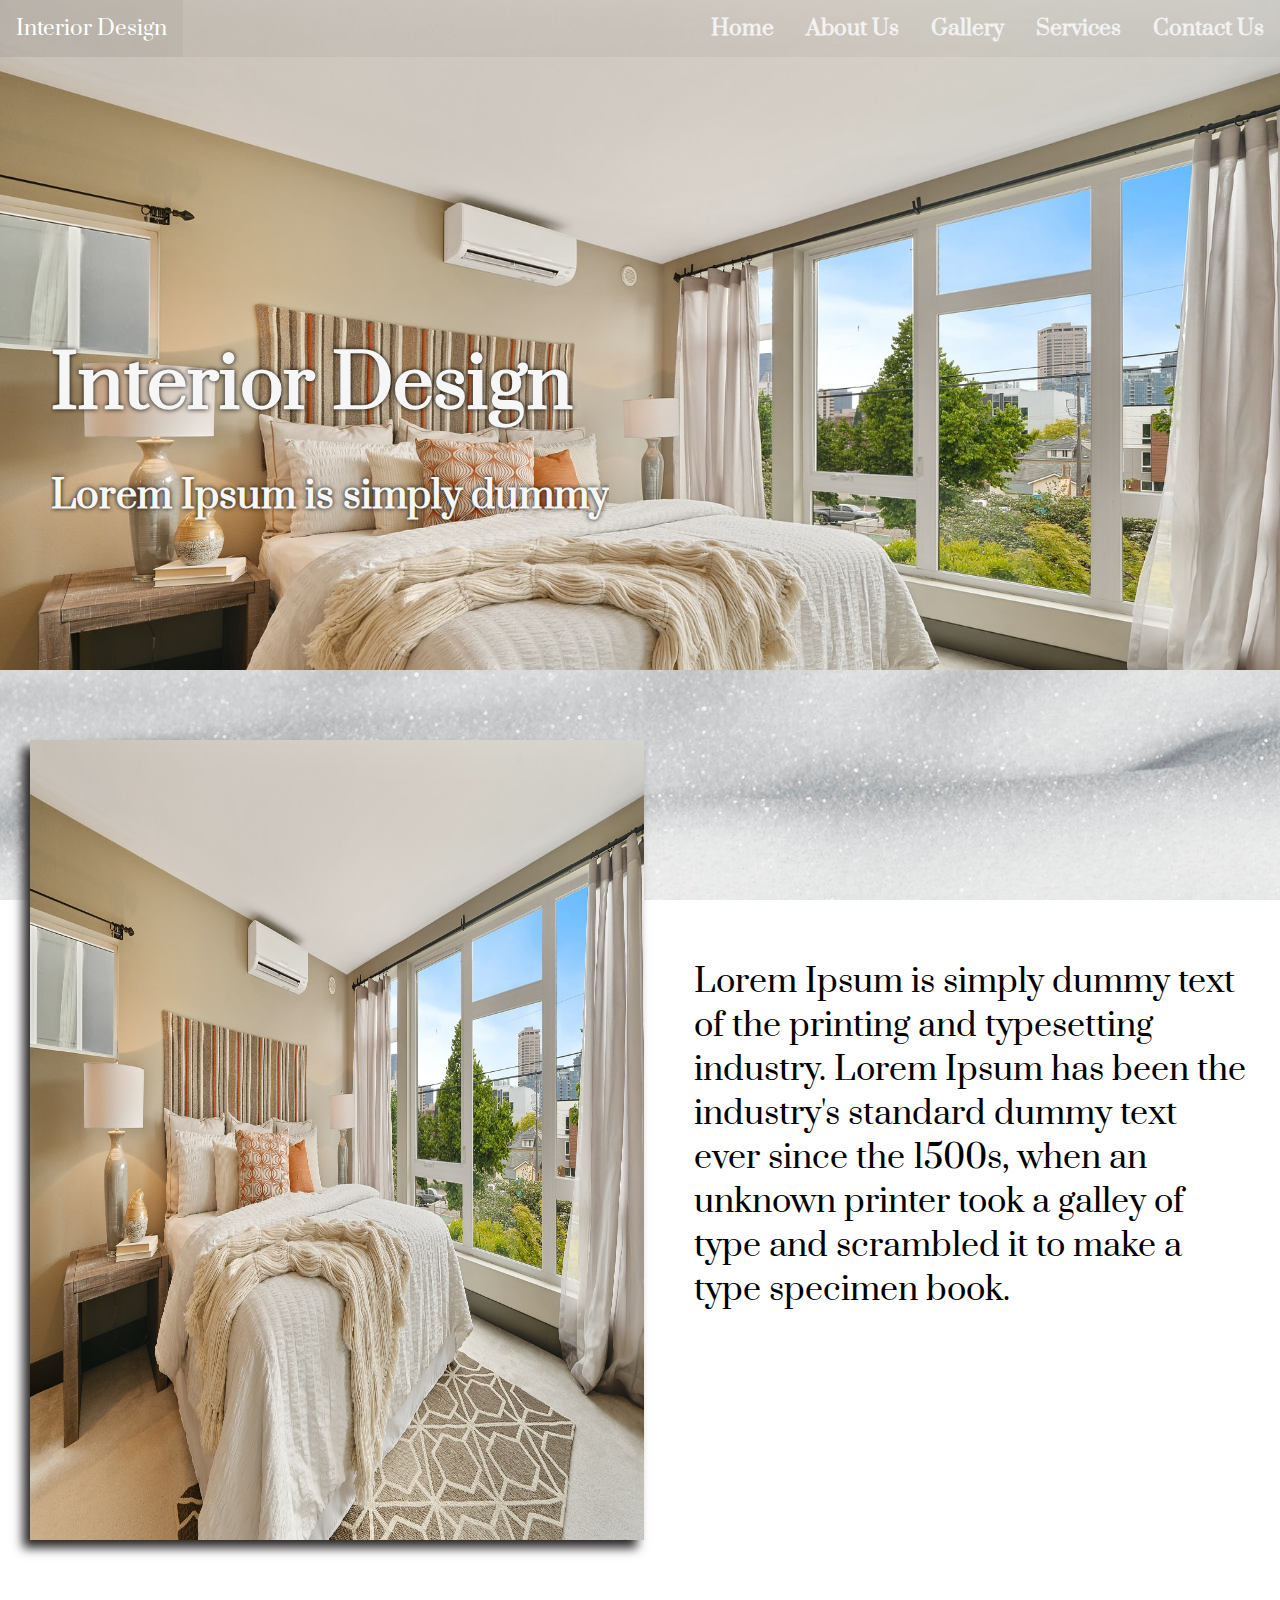
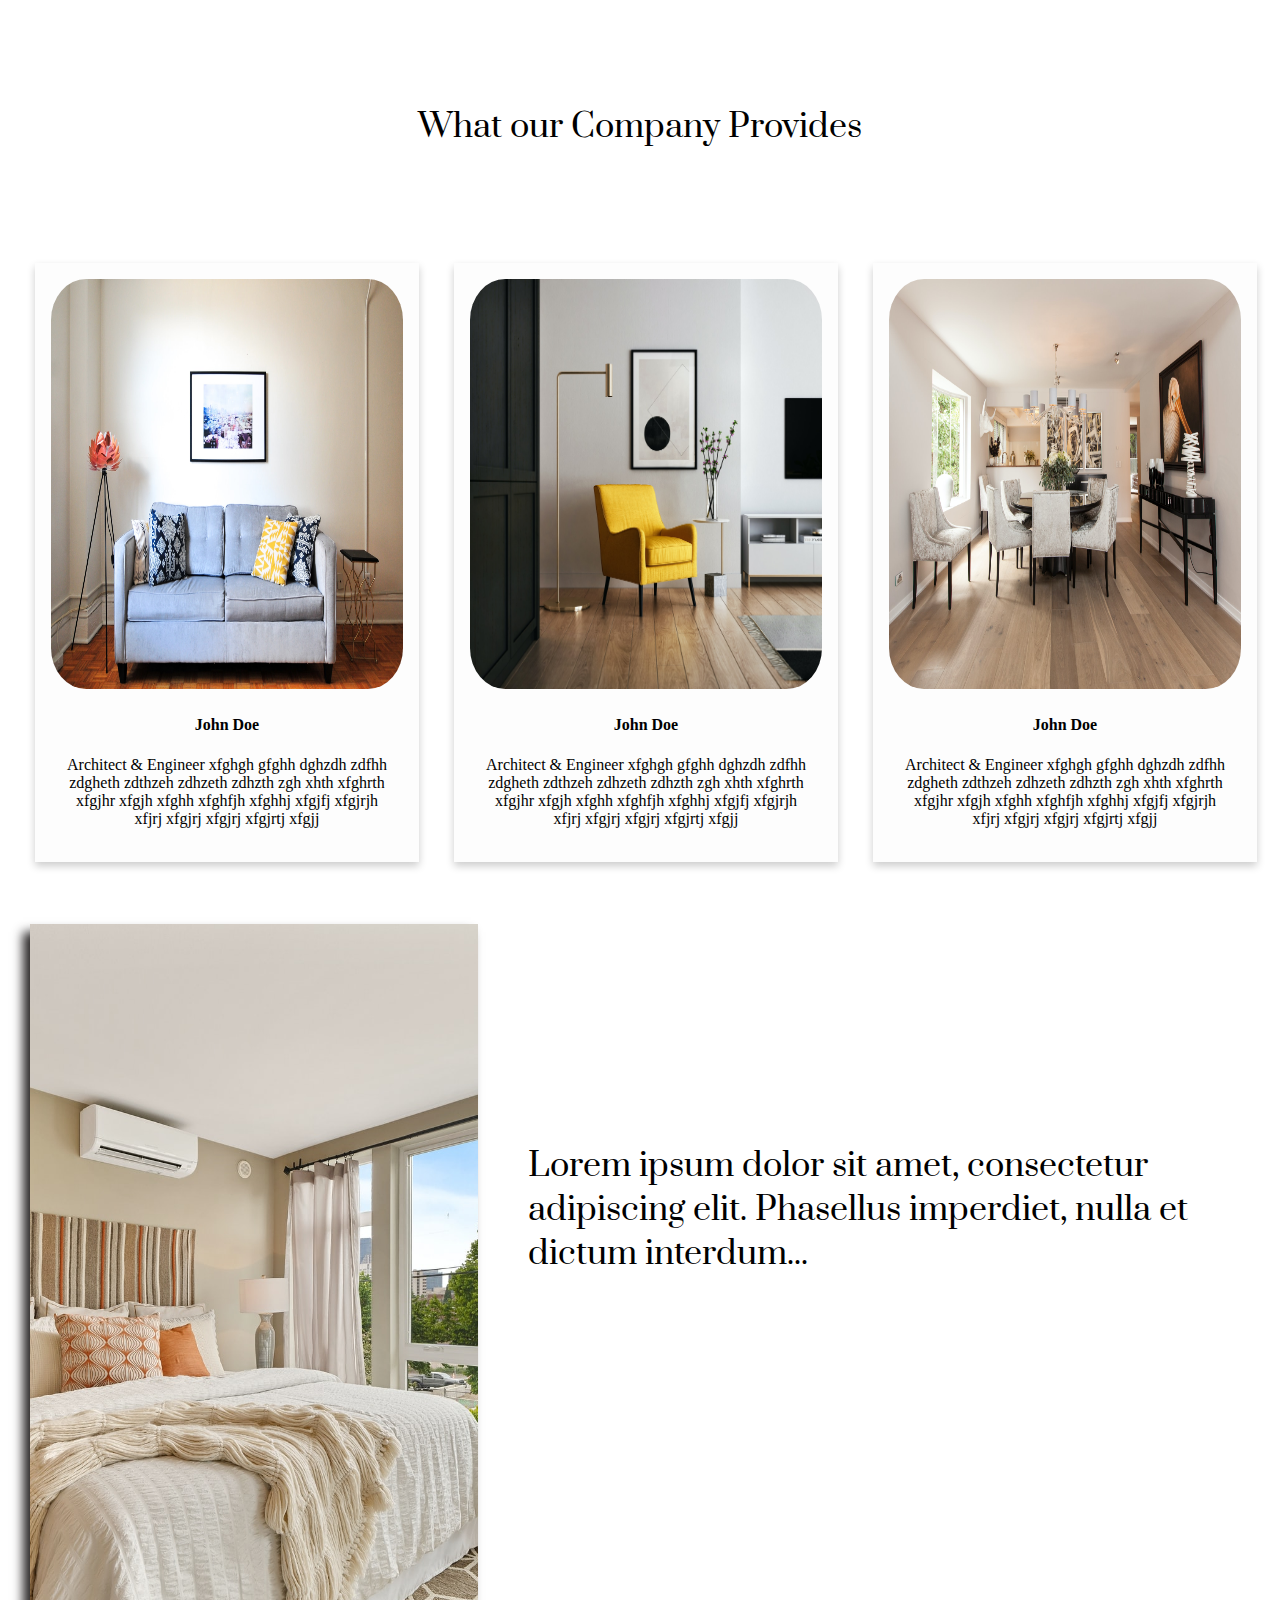
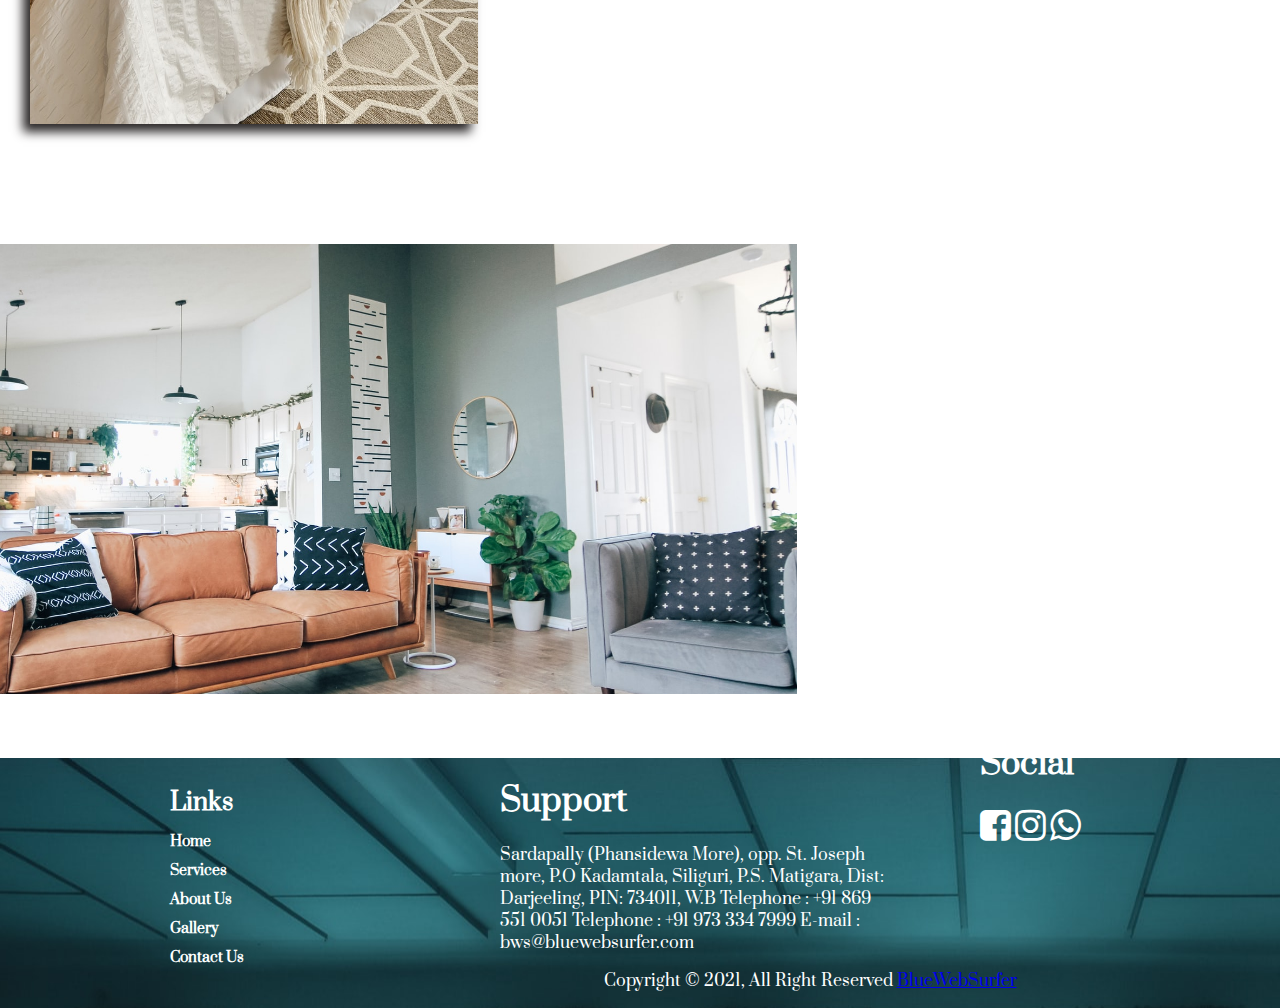
==== index.html @ 5fc53c5c "shanti" ====
<!DOCTYPE html>
<html>

<head>
  <title></title>
  <link rel="stylesheet" type="text/css" href="css/index.css">
  <meta name="viewport" content="width=device-width, initial-scale=1">
  <link rel="preconnect" href="https://fonts.gstatic.com">
  <link href="https://fonts.googleapis.com/css2?family=Petit+Formal+Script&display=swap" rel="stylesheet">
  <link rel="stylesheet" href="https://cdnjs.cloudflare.com/ajax/libs/font-awesome/4.7.0/css/font-awesome.min.css">
  <link rel="preconnect" href="https://fonts.gstatic.com">
  <link href="https://fonts.googleapis.com/css2?family=Courgette&display=swap" rel="stylesheet">

  <link rel="preconnect" href="https://fonts.gstatic.com">
  <link href="https://fonts.googleapis.com/css2?family=RocknRoll+One&display=swap" rel="stylesheet">

  <link rel="preconnect" href="https://fonts.gstatic.com">
  <link href="https://fonts.googleapis.com/css2?family=Original+Surfer&display=swap" rel="stylesheet">

  <link rel="preconnect" href="https://fonts.gstatic.com">
  <link href="https://fonts.googleapis.com/css2?family=Prata&display=swap" rel="stylesheet">

</head>

<body>
  <!-- <div class="backcolor"> -->
  <div class="bg-img">

    <div class="topnav" id="myTopnav">
      <a href="index.html" class="active">Interior Design</a>
      <a href="contact.html"><b>Contact Us</b></a>
      <a href="service.html"><b>Services</b></a>
      <a href="gallery.html"><b>Gallery</b></a>
      <a href="about.html"><b>About Us</b></a>
      <a href="index.html"><b>Home</b></a>
      <a href="javascript:void(0);" class="icon" onclick="myFunction()">
        <i class="fa fa-bars"></i>
      </a>
    </div>



    <div class="note">
      <div class="dar">
        <h2>Interior Design</h2>
      </div>
      <div class="dar2">
        <h3>Lorem Ipsum is simply dummy</h3>
      </div>
      <!-- </div> -->
    </div>
  </div>

  <div class="backimg">
    <div class="card2">
      <!--   <div class="modon"> -->
      <img src="image/bed.jpg" alt="Avatar" class="tree">
      <!-- </div> -->
      <div class="text">Lorem Ipsum is simply dummy text of the printing and typesetting industry. Lorem Ipsum has been
        the industry's standard dummy text ever since the 1500s, when an unknown printer took a galley of type and
        scrambled it to make a type specimen book.</div>
    </div>

    <div class="center">
      <p class="head">What our Company Provides</p>
    </div>
    <br>
    <br>
    <br>

    <div class="row">
      <div class="column1">
        <div class="card">
          <img src="image/banner3.jpg" alt="Avatar" class="banner">
          <div class="container">
            <h4><b>John Doe</b></h4>
            <p>Architect & Engineer xfghgh gfghh dghzdh zdfhh zdgheth zdthzeh zdhzeth zdhzth zgh xhth xfghrth xfgjhr
              xfgjh xfghh xfghfjh xfghhj xfgjfj xfgjrjh xfjrj xfgjrj xfgjrj xfgjrtj xfgjj</p>
          </div>
        </div>
      </div>

      <div class="column1">
        <div class="card">
          <img src="image/banner2.jpg" alt="Avatar" class="banner">
          <div class="container">
            <h4><b>John Doe</b></h4>
            <p>Architect & Engineer xfghgh gfghh dghzdh zdfhh zdgheth zdthzeh zdhzeth zdhzth zgh xhth xfghrth xfgjhr
              xfgjh xfghh xfghfjh xfghhj xfgjfj xfgjrjh xfjrj xfgjrj xfgjrj xfgjrtj xfgjj</p>
          </div>
        </div>
      </div>



      <div class="column1">
        <div class="card">
          <img src="image/banner.jpg" alt="Avatar" class="banner">
          <div class="container">
            <h4><b>John Doe</b></h4>
            <p>Architect & Engineer xfghgh gfghh dghzdh zdfhh zdgheth zdthzeh zdhzeth zdhzth zgh xhth xfghrth xfgjhr
              xfgjh xfghh xfghfjh xfghhj xfgjfj xfgjrjh xfjrj xfgjrj xfgjrj xfgjrtj xfgjj</p>
          </div>
        </div>
      </div>
    </div>



    <div class="clearfix">
      <img class="img2" src="image/bed.jpg" alt="Pineapple">
      <div class="text2">
        <p>Lorem ipsum dolor sit amet, consectetur adipiscing elit. Phasellus imperdiet, nulla et dictum interdum...</p>
      </div>

      <img src="image/sofa.jpg" alt="Trulli" class="hor">
    </div>


    <section>
      <div class="footer">
        <div class="contain">
          <div class="col">
            <h1>Links</h1>
            <ul>
              <a href="index.html" style="text-decoration: none;">
                <li>Home</li>
              </a>
              <a href="services.html" style="text-decoration: none;">
                <li>Services</li>
              </a>
              <a href="about.html" style="text-decoration: none;">
                <li>About Us</li>
              </a>
              <a href="gallery.html" style="text-decoration: none;">
                <li>Gallery</li>
              </a>
              <a href="contact.html" style="text-decoration: none;">
                <li>Contact Us</li>
              </a>
            </ul>
          </div>


          <div class="col2">
            <h1 style="color: white;">Support</h1>
            <ul>
              <p style="color: white;">Sardapally (Phansidewa More), opp. St. Joseph more, P.O Kadamtala, Siliguri, P.S.
                Matigara, Dist: Darjeeling, PIN: 734011, W.B Telephone : +91 869 551 0051 Telephone : +91 973 334 7999
                E-mail : bws@bluewebsurfer.com</p>
              <!-- <p style="color: #313131"> </p> -->
              <!--       <p style="color: #313131"> </p>
      <p style="color: #313131"> </p>
      <p style="color: #313131"></p>

      <p style="color: #313131"></p> -->

              <!--         <p style="color: #313131"></p>

          <p style="color: #313131"></p> -->
            </ul>
          </div>
          <div class="col3">
            <h1>Social</h1>
            <ul style="padding-left: 0px;">
              <i class="fa fa-facebook-square" style="font-size:36px"></i>
              <i class="fa fa-instagram" style="font-size:36px"></i>
              <i class="fa fa-whatsapp" style="font-size:36px"></i>
            </ul>
          </div>


          <div class="copyright-text">
            <p>Copyright © 2021, All Right Reserved <a href="https://www.bluewebsurfer.com/">BlueWebSurfer</a></p>
          </div>
          <!-- <div class="clearfix"></div> -->
        </div>
      </div>

    </section>

  </div>

  <script src="js/index.js"></script>

</body>

</html>
---- css/index.css ----
body {
  margin: 0;
}


.bg-img {
  background-image: url("../image/bed.jpg");
  min-height: 670px;
  width: 100%;
  /* Center and scale the image nicely */
  background-position: center;
  background-repeat: no-repeat;
  background-size: cover;
  background-attachment: fixed;
  /* Needed to position the navbar */
  position: relative;
}

.backcolor {
  width: 100%;
  height: 740px;
  background-color: #ff9abf;
}

.topnav {
  overflow: hidden;
  background-color: #3333330d;

}

.topnav a {
  float: right;
  display: block;
  color: #f2f2f2;
  text-align: center;
  padding: 14px 16px;
  text-decoration: none;
  font-size: 1.3em;
  /*font-family: 'Original Surfer', cursive;*/
  font-family: 'Prata', serif;
}

.topnav a:hover {
  background-color: #3333330d;
  color: #FE8484;
}

.topnav a.active {
  background-color: #3333330d;
  color: white;
  float: left;
}

.topnav .icon {
  display: none;
}

@media screen and (max-width: 656px) {
  .topnav a:not(:first-child) {
    display: none;
  }

  .topnav a.icon {
    float: right;
    display: block;
  }
}

@media screen and (max-width: 656px) {
  .topnav.responsive {
    position: relative;
  }

  .topnav.responsive .icon {
    position: absolute;
    right: 0;
    top: 0;
  }

  .topnav.responsive a {
    float: none;
    display: block;
    text-align: center;
  }
}


.note {
  float: left;
  margin-top: 280px;
  margin-left: 4%;
  color: #f6f6f6;
}

.dar {
  font-size: 3em;
  margin-bottom: 0;
  margin-top: 0;
  text-shadow: 0 0 5px black;
  /*font-family: 'Petit Formal Script', cursive;*/
  /*font-family: 'Original Surfer', cursive;*/
  font-family: 'Prata', serif;
}

.dar h2 {
  margin-bottom: 0;
  margin-top: 0;
}

div.dar {
  width: 100%;
  overflow: hidden;
}

div.dar {
  animation: 3s slide-right;
}

@keyframes slide-right {
  from {
    margin-left: -100%;
    width: 300%;
  }

  to {
    margin-left: 0%;
    width: 100%;
  }
}


.dar2 {
  font-size: 2em;
  text-shadow: 0 0 5px black;
  /*font-family: 'Petit Formal Script', cursive;*/
  /*font-family: 'Original Surfer', cursive;*/
  font-family: 'Prata', serif;
  /*background-color: black;*/
}

div.dar2 {
  width: 100%;
  overflow: hidden;
}

div.dar2 {
  animation: 3s slide-right;
}

@keyframes slide-right {
  from {
    margin-left: -100%;
    width: 300%;
  }

  to {
    margin-left: 0%;
    width: 100%;
  }
}

.backimg {
  background-image: url("../image/tiles.jpg");
  background-attachment: fixed;
  padding-top: 20px;
}


.card2::after {
  content: "";
  clear: both;
  display: table;
}

/*.tree{
  
}*/

.card2 {
  /*box-shadow: 0 4px 8px 0 rgba(0,0,0,0.2);*/
  /*transition: 0.3s;*/
  width: 100%;
  /*background-color: #aaab634d;*/
  background-color: #aaab6300;
  /*margin-left: 5%;*/
  margin-top: 20px;
  margin-bottom: 75px;
}


.tree {
  float: left;
  width: 48%;
  margin-left: 30px;
  margin-top: 30px;
  margin-bottom: 30px;
  margin-right: 50px;
  height: 800px;
  box-shadow: -7px 8px 10px #2b2828;

}

@media screen and (max-width: 800px) {
  .tree {
    width: 100%;
    margin: 0;
    height: 500px;
  }
}

.text {
  padding-top: 250px;
  margin-right: 30px;
  padding-left: 35px;
  font-family: 'Prata', serif;
  color: black;
  font-size: 2em;
}


.column1 {
  float: left;
  width: 30%;
  padding-left: 35px;
}


@media screen and (max-width: 800px) {
  .column1 {
    width: 100%;
   
    padding-left: 0;
  }
}
/* Remove extra left and right margins, due to padding */
.row {
  margin: 0 0px;
}

/* Clear floats after the columns */
.row:after {
  content: "";
  display: table;
  clear: both;
}

/* Responsive columns */
@media screen and (max-width: 600px) {
  .column {
    width: 100%;
    display: block;
    margin-bottom: 20px;
  }
}

/* Style the counter cards */
.card {
  box-shadow: 0 4px 8px 0 rgba(0, 0, 0, 0.2);
  padding: 16px;
  text-align: center;
  background-color: #f1f1f11f;
}

.container {
  padding: 2px 16px;
  text-align: center;
}


.center {
  margin: auto;
  width: 100%;
  padding-top: 3px;
  padding-bottom: 3px;
  background-color: #ffffff;
  padding-top: 50px;
  padding-bottom: 50px;
}

.head {
  text-align: center;
  /*font-family: 'RocknRoll One', sans-serif;*/
  font-family: 'Prata', serif;
  font-size: 2em;
  margin-top: 10px;
  margin-bottom: 10px;
  color: black;
}




.column {
  float: left;
  width: 30%;
  padding: 5px;
  margin-left: 3.3%;
  margin-right: 10px;
  box-shadow: -3px 1px 10px #2b2828;
}

.column2 {
  float: left;
  width: 30%;
  padding: 5px;
  /*margin-top: 120px;*/
  margin-right: 10px;
  box-shadow: -3px 1px 10px #2b2828;
}

.column3 {
  float: right;
  width: 30%;
  margin-right: 39px;
  padding: 5px;
  box-shadow: -3px 1px 10px #2b2828;
}


.banner {
  width: 100%;
  /*box-shadow: -7px 8px 10px #2b2828;*/
  height: 410px;
  border-radius: 10%;
}


.card3::after {
  content: "";
  clear: both;
  display: table;
}

.text2 p {
  padding-top: 250px;
  margin-right: 30px;
  padding-left: 35px;
  font-family: 'Prata', serif;
  color: black;
  font-size: 2em;
}

.img2 {
  float: left;
  width: 40%;
  margin-left: 30px;
  margin-top: 30px;
  margin-bottom: 30px;
  margin-right: 50px;
  height: 800px;
  box-shadow: -7px 8px 10px #2b2828;
  position: relative;
  animation: mymove 1s;
  animation-fill-mode: forwards;
  object-fit: cover;
  z-index: 0;
}

@media only screen and (max-width: 1280px) {
  .img2 {
    width: 35%;
    
  }
}

@media (min-width:480px) and (max-width:800px) {
  .img2 {
    width: 33%;
    height: 450px;
    margin-left: 65px;
    margin-top: 80px;
  }
}

@keyframes mymove {
  from {
    left: -500px;
  }

  to {
    left: 40px;
  }
}

div.img2 {
  width: 300px;
  height: 150px;
  background: white;
  position: relative;
  animation: newmove 2s;
  animation-fill-mode: forwards;
  object-fit: cover;
  position: relative;
  animation: mymove 1s;
  animation-fill-mode: forwards;
  object-fit: cover;
  z-index: 0;
}

@keyframes newmove {
  from {
    left: 0px;
  }

  to {
    left: 200px;
    background: white;
  }
}

.hor {
  width: 930px;
  height: 450px;
  margin-left: -250px;
  border: 10px solid white;
  margin-top: 80px;
  position: relative;
  animation: mymovee 1s;
  animation-fill-mode: forwards;
  object-fit: cover;
  z-index: 0;
}


@media only screen and (max-width: 1280px) {
  .hor {
    width: 81%;
    
  }
}


@media (min-width:480px) and (max-width:800px) {
  .hor {
    width: 81%;
    margin-top: 0;
    margin-left: 90px;
  }
}



@keyframes mymovee {
  from {
    right: -500px;
  }

  to {
    right: 40px;
  }
}

div.hor {
  width: 300px;
  height: 150px;
  background: white;
  position: relative;
  animation: newmovee 2s;
  animation-fill-mode: forwards;
  object-fit: cover;
  position: relative;
  animation: mymovee 1s;
  animation-fill-mode: forwards;
  object-fit: cover;
  z-index: 1;
}

@keyframes newmovee {
  from {
    right: 0px;
  }

  to {
    right: 200px;
    background: white;
  }
}


.clearfix {
  margin-bottom: 50px;
}


.col {
  width: 340px;
  margin-left: 150px;
  color: white;
  /*font-family: 'RocknRoll One', sans-serif;*/
  font-family: 'Prata', serif;

}

.col2 {
  width: 400px;
  /*padding-left: 50px;*/
  margin-left: 500px;
  color: white;
  /*font-family: 'RocknRoll One', sans-serif;*/
  font-family: 'Prata', serif;

}

.col3 {
  width: 150px;
  float: right;
  margin-top: -250px;
  margin-right: 150px;
  color: white;
  /*font-family: 'RocknRoll One', sans-serif;*/
  font-family: 'Prata', serif;

}

.col2 ul {
  padding-left: 0px;
}

.footer {
  width: 100%;
  position: absolute;
  height: auto;
  /*background-color: #9880D9;*/
  /*background: linear-gradient(to bottom right, #232118 0%, #523f23 100%);*/
  /*margin-top: 75px;*/
  background-image: url("../image/dark.jpg");
  object-fit: cover;
  /*font-family: 'RocknRoll One', sans-serif;*/
  font-family: 'Prata', serif;


}

.footer .col {
  width: 190px;
  height: auto;
  float: left;
  box-sizing: border-box;
  -webkit-box-sizing: border-box;
  -moz-box-sizing: border-box;
  padding: 0px 20px 0px 20px;
  /*font-family: 'RocknRoll One', sans-serif;*/
  font-family: 'Prata', serif;

}

.footer .col h1 {
  /*margin: 0;*/
  padding: 0;
  font-family: inherit;
  font-size: 1.5em;
  font-weight: bold;
  line-height: 17px;
  margin-top: 15px;
  /* padding: 20px 0px 5px 0px;*/
  /*color: rgba(255,255,255,0.2);*/
  color: #000000;
  /*text-transform: uppercase;*/
  /*letter-spacing: 0.250em;*/
  color: white;
  /*font-family: 'RocknRoll One', sans-serif;*/
  font-family: 'Prata', serif;

}

.footer .col ul {
  list-style-type: none;
  margin: 0;
  padding: 0;
  /*font-family: 'RocknRoll One', sans-serif;*/
  font-family: 'Prata', serif;

}

.footer .col ul li {
  color: white;
  font-size: 14px;
  font-family: inherit;
  font-weight: bold;
  padding: 5px 0px 5px 0px;
  cursor: pointer;
  transition: .2s;
  -webkit-transition: .2s;
  -moz-transition: .2s;
  /*font-family: 'RocknRoll One', sans-serif;*/
  font-family: 'Prata', serif;

}

.social ul li {
  display: inline-block;
  padding-right: 5px !important;
  /*font-family: 'RocknRoll One', sans-serif;*/
  font-family: 'Prata', serif;

}

.footer .col ul li:hover {
  color: #ffffff;
  transition: .1s;
  -webkit-transition: .1s;
  -moz-transition: .1s;
  /*font-family: 'RocknRoll One', sans-serif;*/
  font-family: 'Prata', serif;

}

.clearfix {
  clear: both;
}


.copyright-text {
  text-align: center;
  /*ont-family: 'RocknRoll One', sans-serif;*/
  color: white;
}


@media only screen and (max-width: 1250px) {
  .col2 {
    margin-left: 400px;
  }
}

@media only screen and (max-width: 1150px) {
  .col2 {
    margin-left: 350px;
  }
}

@media only screen and (max-width: 1123px) {
  .topnav a {
    font-size: 1em;
  }
}

@media only screen and (max-width: 1100px) {
  .footer .col {
    margin-left: 100px;
  }
}

@media only screen and (max-width: 1100px) {
  .col2 {
    margin-left: 300px;
  }
}

@media only screen and (max-width: 1050px) {
  .col2 {
    padding-left: 0px;
  }
}

@media only screen and (max-width: 1000px) {
  .col3 {
    margin-right: 70px;
    margin-top: -230px;
    padding-left: 0px;
  }
}

@media only screen and (max-width: 1000px) {
  .col3 ul {
    padding-left: 0px;
  }
}


@media only screen and (max-width: 930px) {
  .col2 {
    margin-left: 220px;
  }
}

@media only screen and (max-width: 850px) {
  .footer .col {
    margin-left: 50px;
    width: 120px;
    padding-left: 0px;
    padding-right: 0px;
  }
}

@media only screen and (max-width: 850px) {
  .col2 {
    margin-left: 200px;
  }
}

@media only screen and (max-width: 825px) {
  .col3 {
    margin-right: 0px;
  }
}

@media only screen and (max-width: 850px) {
  .col3 {
    margin-top: -210px;
  }
}

@media only screen and (max-width: 760px) {
  .col2 {
    margin-left: 170px;
  }
}

@media only screen and (max-width: 725px) {
  .col2 {
    width: 300px;
  }
}

@media only screen and (max-width: 725px) {
  .col3 {
    margin-top: -250px;
  }
}

/*@media only screen and (max-width: 950px) {
.bg-img{
  width: 94%;
}
}*/

/*@media only screen and (max-width: 850px) {
.bg-img{
  width: 93%;
}
}

@media only screen and (max-width: 750px) {
.bg-img{
  width: 92%;
}
}

@media only screen and (max-width: 425px) {
.bg-img{
  width: 87%;
}
}*/

@media only screen and (max-width: 750px) {
  .dar {
    font-size: 3em;
  }
}

@media only screen and (max-width: 424px) {
  .dar {
    font-size: 2em;
  }
}

@media only screen and (max-width: 625px) {
  .col2 {
    width: 250px;
  }
}

@media only screen and (max-width: 550px) {
  .col2 {
    width: 200px;
  }
}

@media only screen and (max-width: 625px) {
  .col3 {
    margin-top: -280px;
  }
}

@media only screen and (max-width: 550px) {
  .col3 {
    margin-top: -320px;
  }
}

@media only screen and (max-width: 516px) {
  .footer .col {
    width: 80px;
  }
}

@media only screen and (max-width: 550px) {
  .col2 {
    margin-left: 150px;
  }
}

@media only screen and (max-width: 500px) {
  .col3 {
    margin-top: -40px;
    margin-right: 300px;
  }
}

@media only screen and (max-width: 454px) {
  .col3 {
    margin-right: 250px;
  }
}

@media only screen and (max-width: 400px) {
  .col3 {
    margin-right: 210px;
  }
}

@media only screen and (max-width: 360px) {
  .col3 {
    margin-right: 180px;
  }
}

@media only screen and (max-width: 330px) {
  .col3 {
    margin-right: 150px;
  }
}

@media only screen and (max-width: 500px) {
  .col2 {
    width: 300px;
  }
}

@media only screen and (max-width: 448px) {
  .col2 {
    width: 250px;
  }
}

@media only screen and (max-width: 400px) {
  .col2 {
    width: 200px;
  }
}

@media only screen and (max-width: 377px) {
  .col2 {
    width: 200px;
    margin-left: 100px;
  }
}

@media only screen and (max-width: 377px) {
  .col2 ul p {
    font-size: 0.8em;
  }
}



@media only screen and (max-width: 1123px) {
  .topnav a {
    font-size: 1em;
  }
}


@media only screen and (max-width: 750px) {
  .dar {
    font-size: 3em;
  }
}

@media only screen and (max-width: 424px) {
  .dar {
    font-size: 2em;
  }
}
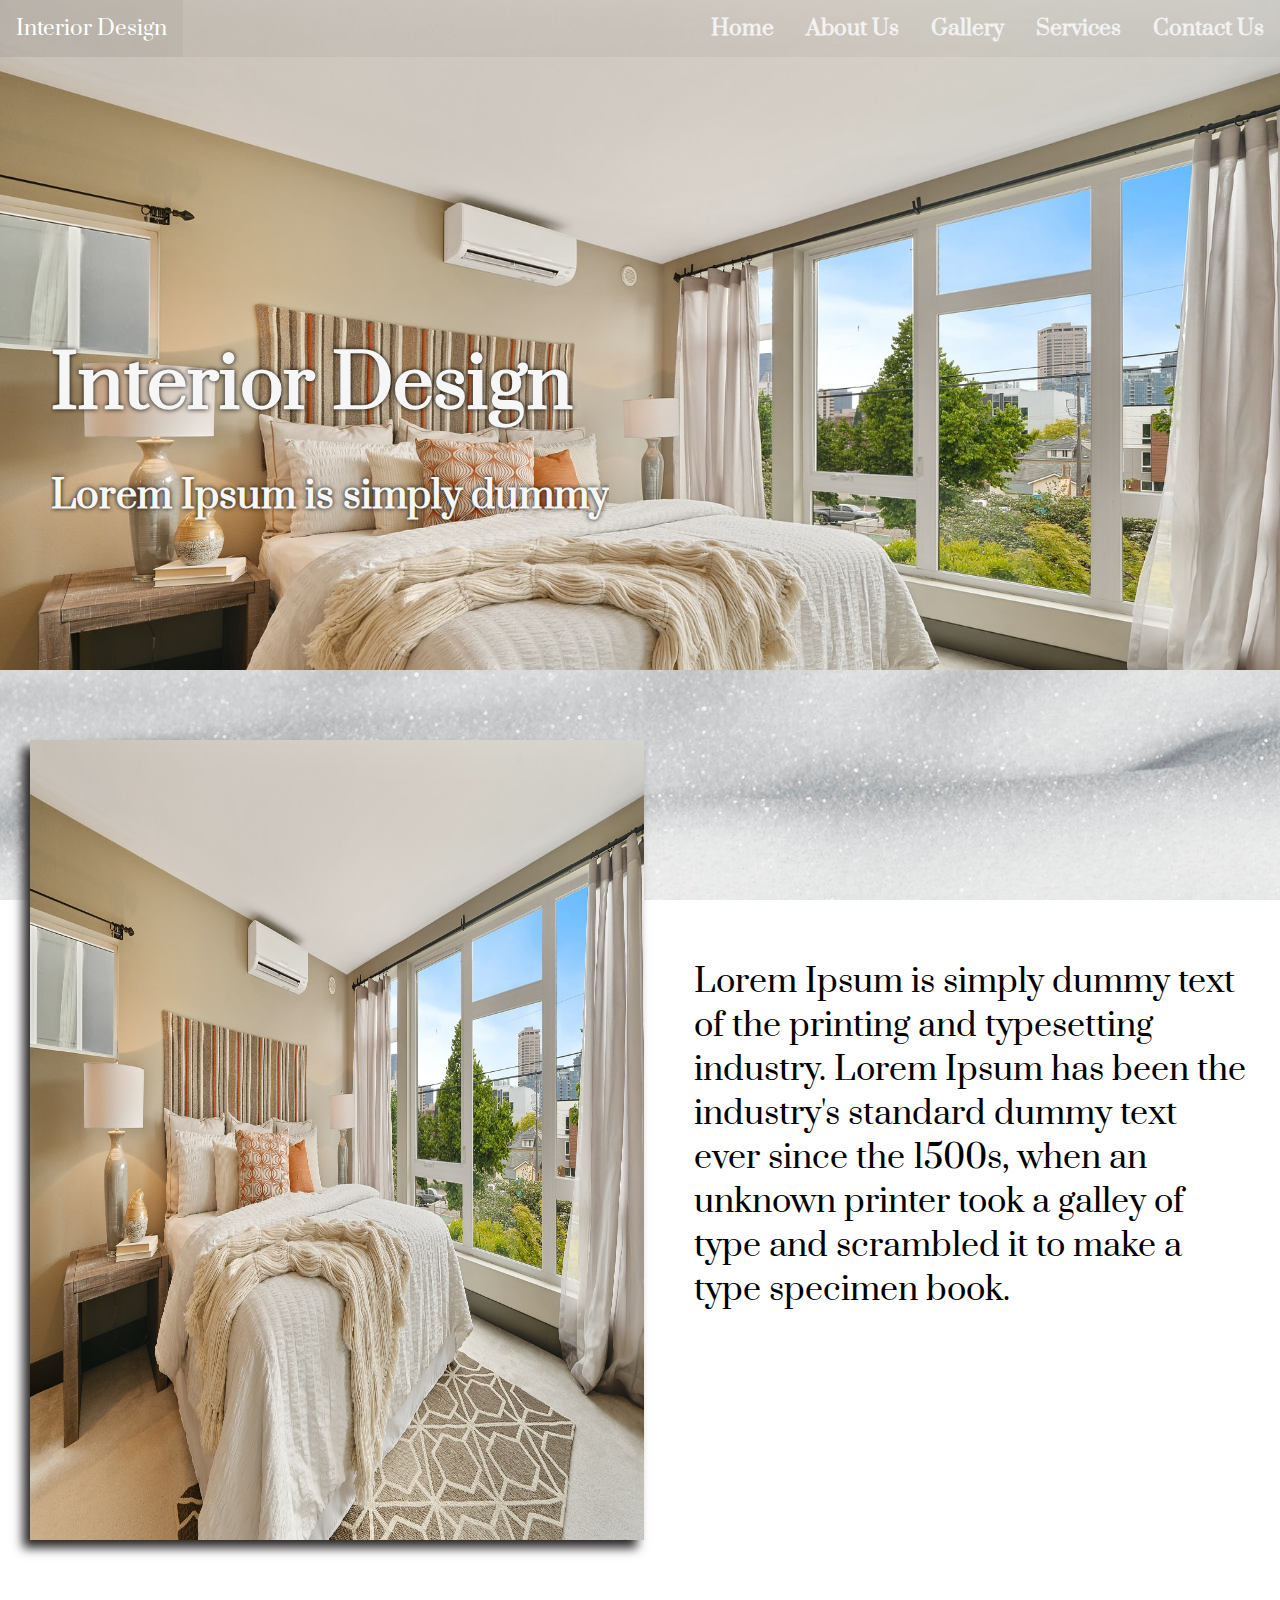
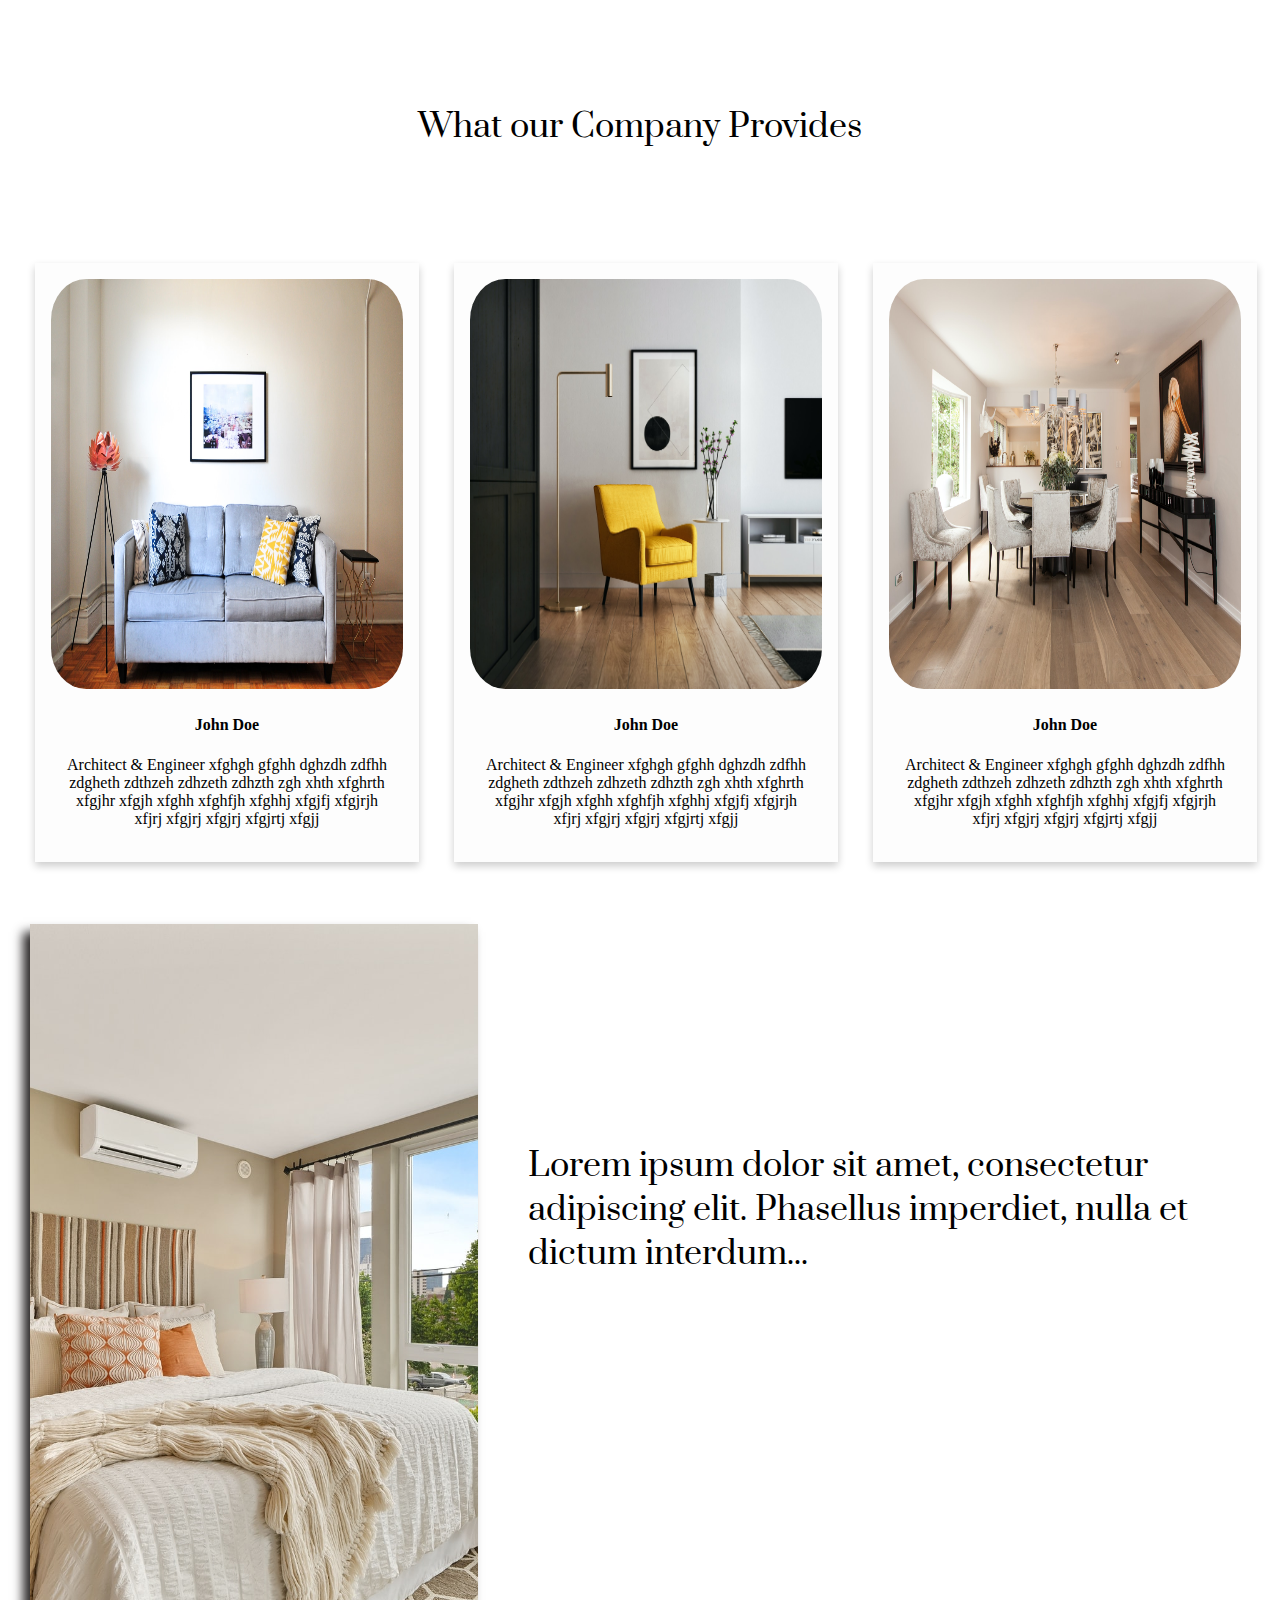
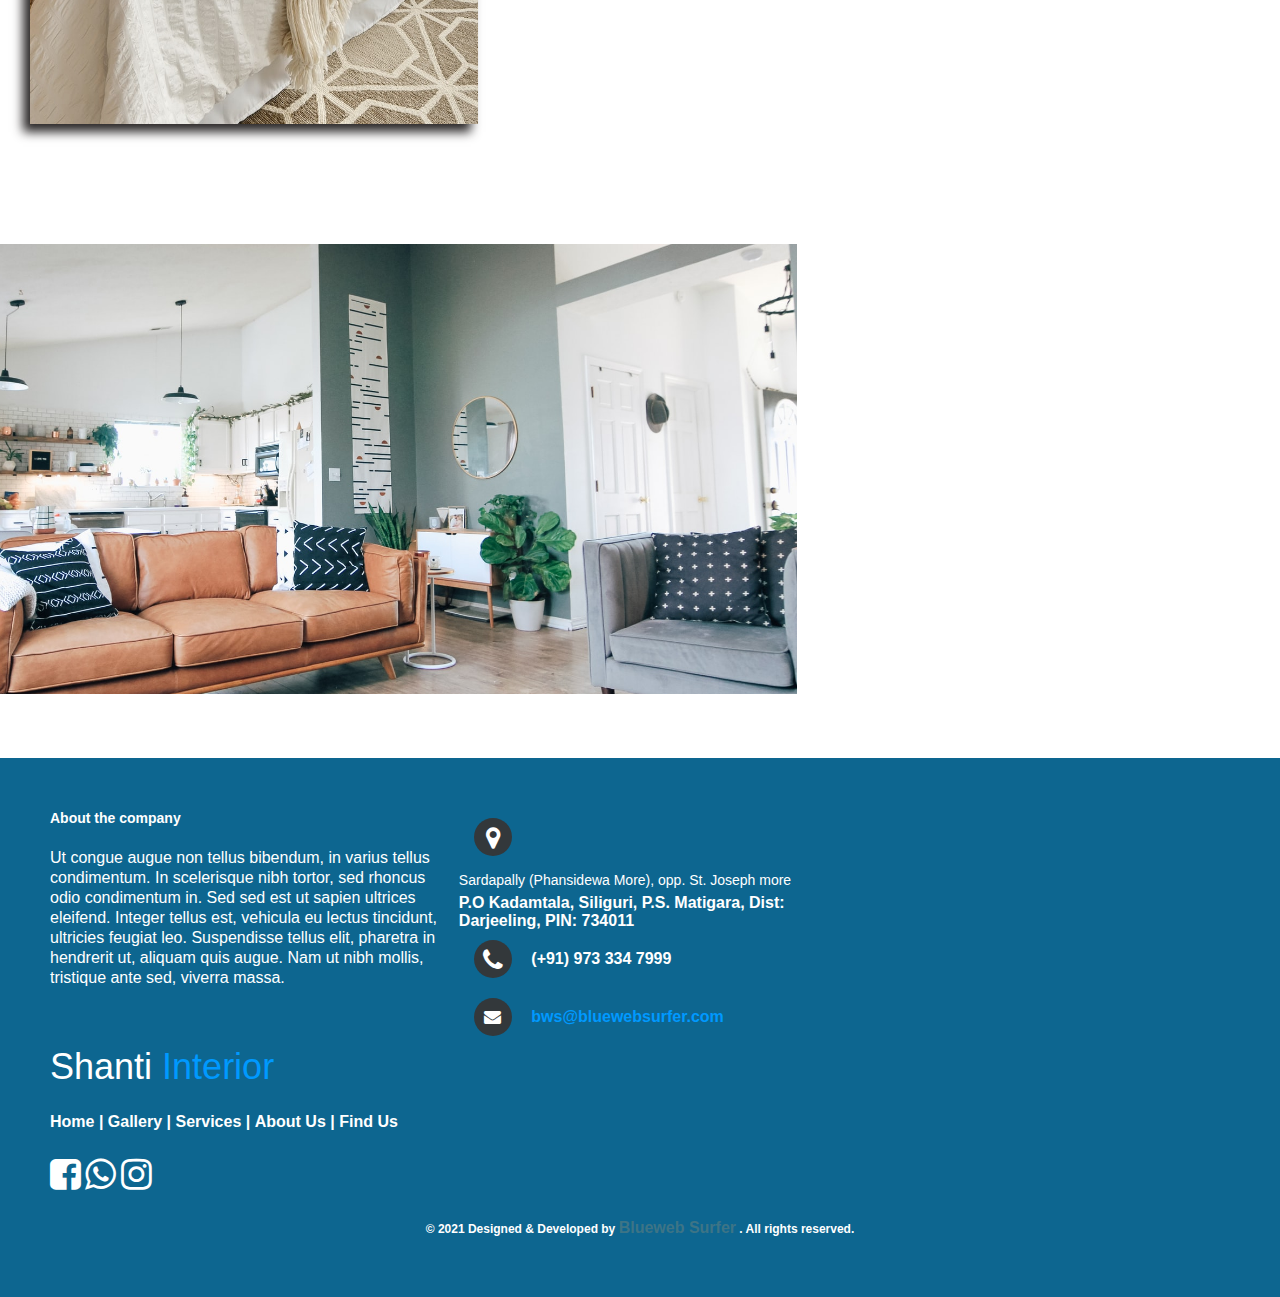
==== commit 873aa840: "sir int 1" ====
--- a/index.html
+++ b/index.html
@@ -117,69 +117,50 @@
     </div>
 
 
-    <section>
-      <div class="footer">
-        <div class="contain">
-          <div class="col">
-            <h1>Links</h1>
-            <ul>
-              <a href="index.html" style="text-decoration: none;">
-                <li>Home</li>
-              </a>
-              <a href="services.html" style="text-decoration: none;">
-                <li>Services</li>
-              </a>
-              <a href="about.html" style="text-decoration: none;">
-                <li>About Us</li>
-              </a>
-              <a href="gallery.html" style="text-decoration: none;">
-                <li>Gallery</li>
-              </a>
-              <a href="contact.html" style="text-decoration: none;">
-                <li>Contact Us</li>
-              </a>
-            </ul>
-          </div>
-
-
-          <div class="col2">
-            <h1 style="color: white;">Support</h1>
-            <ul>
-              <p style="color: white;">Sardapally (Phansidewa More), opp. St. Joseph more, P.O Kadamtala, Siliguri, P.S.
-                Matigara, Dist: Darjeeling, PIN: 734011, W.B Telephone : +91 869 551 0051 Telephone : +91 973 334 7999
-                E-mail : bws@bluewebsurfer.com</p>
-              <!-- <p style="color: #313131"> </p> -->
-              <!--       <p style="color: #313131"> </p>
-      <p style="color: #313131"> </p>
-      <p style="color: #313131"></p>
-
-      <p style="color: #313131"></p> -->
-
-              <!--         <p style="color: #313131"></p>
-
-          <p style="color: #313131"></p> -->
-            </ul>
-          </div>
-          <div class="col3">
-            <h1>Social</h1>
-            <ul style="padding-left: 0px;">
-              <i class="fa fa-facebook-square" style="font-size:36px"></i>
-              <i class="fa fa-instagram" style="font-size:36px"></i>
-              <i class="fa fa-whatsapp" style="font-size:36px"></i>
-            </ul>
-          </div>
-
-
-          <div class="copyright-text">
-            <p>Copyright © 2021, All Right Reserved <a href="https://www.bluewebsurfer.com/">BlueWebSurfer</a></p>
-          </div>
-          <!-- <div class="clearfix"></div> -->
-        </div>
-      </div>
-
-    </section>
-
+     <!-- footer -->
+<footer class="footer">
+  <div class="footer-left col-md-4 col-sm-6">
+    <p class="about">
+      <span> About the company</span> Ut congue augue non tellus bibendum, in varius tellus condimentum. In scelerisque nibh tortor, sed rhoncus odio condimentum in. Sed sed est ut sapien ultrices eleifend. Integer tellus est, vehicula eu lectus tincidunt,
+      ultricies feugiat leo. Suspendisse tellus elit, pharetra in hendrerit ut, aliquam quis augue. Nam ut nibh mollis, tristique ante sed, viverra massa.
+    </p>
+    
   </div>
+  <div class="footer-center col-md-4 col-sm-6">
+    <div>
+      <i class="fa fa-map-marker"></i>
+      <p><span> Sardapally (Phansidewa More), opp. St. Joseph more </span> P.O Kadamtala, Siliguri, P.S.
+          Matigara, Dist: Darjeeling, PIN: 734011</p>
+    </div>
+    <div>
+      <i class="fa fa-phone"></i>
+      <p> (+91) 973 334 7999</p>
+    </div>
+    <div>
+      <i class="fa fa-envelope"></i>
+      <p><a href="mailto:bws@bluewebsurfer.com"> bws@bluewebsurfer.com</a></p>
+    </div>
+  </div>
+  <div class="footer-right col-md-4 col-sm-6">
+      <h2> Shanti<span> Interior</span></h2>
+    <p class="menu">
+      <a href="index.html"> Home</a> |
+      <a href="gallery.html"> Gallery</a> |
+      <a href="services.html"> Services</a> |
+      <a href="aboutus.html"> About Us</a> |
+      <a href="findus.html"> Find Us</a>
+    </p>
+    <p class="menu">
+      <a href="www.facebook.com"><i class="fa fa-facebook-square" aria-hidden="true" style="font-size:36px"></i></a>
+      <a href="/index.html"><i class="fa fa-whatsapp" aria-hidden="true" style="font-size:36px"></i></a>
+      <a href="index.html"><i class="fa fa-instagram" aria-hidden="true" style="font-size:36px"></i></a>
+    </p>
+  
+  </div>
+  <div class="footer-bottom">
+      © 2021 Designed & Developed by <a href="https://www.bluewebsurfer.com">Blueweb Surfer</a> . All rights reserved.
+    </div>
+</footer>
 
   <script src="js/index.js"></script>
 
--- a/css/index.css
+++ b/css/index.css
@@ -372,13 +372,21 @@
   }
 }
 
+@media (min-width:360px) and (max-width:480px) {
+  .img2 {
+    width: 100%;
+    height: 450px;
+   margin: 0;
+  }
+}
+
 @keyframes mymove {
   from {
     left: -500px;
   }
 
   to {
-    left: 40px;
+    left: 0px;
   }
 }
 
@@ -403,7 +411,7 @@
   }
 
   to {
-    left: 200px;
+    left: 0px;
     background: white;
   }
 }
@@ -438,7 +446,14 @@
   }
 }
 
-
+@media (min-width:360px) and (max-width:480px) {
+  .hor {
+    width: 95%;
+  height: 250px;
+    margin-left: 0px;
+    text-align: center;
+  }
+}
 
 @keyframes mymovee {
   from {
@@ -446,7 +461,8 @@
   }
 
   to {
-    right: 40px;
+    right: 0px;
+    
   }
 }
 
@@ -479,6 +495,7 @@
 
 .clearfix {
   margin-bottom: 50px;
+  width: 100%;
 }
 
 
@@ -516,94 +533,191 @@
   padding-left: 0px;
 }
 
+/* footer */
+
 .footer {
-  width: 100%;
-  position: absolute;
-  height: auto;
-  /*background-color: #9880D9;*/
-  /*background: linear-gradient(to bottom right, #232118 0%, #523f23 100%);*/
-  /*margin-top: 75px;*/
-  background-image: url("../image/dark.jpg");
-  object-fit: cover;
-  /*font-family: 'RocknRoll One', sans-serif;*/
-  font-family: 'Prata', serif;
-
-
-}
-
-.footer .col {
-  width: 190px;
-  height: auto;
-  float: left;
-  box-sizing: border-box;
-  -webkit-box-sizing: border-box;
-  -moz-box-sizing: border-box;
-  padding: 0px 20px 0px 20px;
-  /*font-family: 'RocknRoll One', sans-serif;*/
-  font-family: 'Prata', serif;
-
-}
-
-.footer .col h1 {
-  /*margin: 0;*/
+  background-color: #0d6690;
+  font-family: "Quicksand", sans-serif;
+  text-align: left;
+  font-family: sans-serif;
+  font-weight: bold;
+  font-size: 16px;
+  padding: 50px;
+  margin-top: 50px;
+}
+
+.footer .footer-left,
+.footer .footer-center,
+.footer .footer-right {
+  display: inline-block;
+  vertical-align: top;
+}
+
+
+/* footer left*/
+
+.footer .footer-left {
+  width: 33%;
+  padding-right: 15px;
+}
+
+.footer .about {
+  line-height: 20px;
+  color: #ffffff;
+  font-size: 16px;
+  font-weight: normal;
+  margin: 0;
+  font-family: "Quicksand", sans-serif;
+}
+
+.footer .about span {
+  display: block;
+  color: #ffffff;
+  font-size: 14px;
+  font-weight: bold;
+  margin-bottom: 20px;
+}
+
+.footer .icons {
+  margin-top: 25px;
+}
+
+.footer .icons a {
+  display: inline-block;
+  width: 35px;
+  height: 35px;
+  cursor: pointer;
+  background-color: #33383b;
+  border-radius: 2px;
+  font-size: 20px;
+  color: #ffffff;
+  text-align: center;
+  line-height: 35px;
+  margin-right: 3px;
+  margin-bottom: 5px;
+}
+
+
+/* footer center*/
+
+.footer .footer-center {
+  width: 30%;
+}
+
+.footer .footer-center i {
+  background-color: #33383b;
+  color: #ffffff;
+  font-size: 25px;
+  width: 38px;
+  height: 38px;
+  border-radius: 50%;
+  text-align: center;
+  line-height: 42px;
+  margin: 10px 15px;
+  vertical-align: middle;
+}
+
+.footer .footer-center i.fa-envelope {
+  font-size: 17px;
+  line-height: 38px;
+}
+
+.footer .footer-center p {
+  display: inline-block;
+  color: #ffffff;
+  vertical-align: middle;
+  margin: 0;
+  font-family: "Quicksand", sans-serif;
+}
+
+.footer .footer-center p span {
+  display: block;
+  font-weight: normal;
+  font-size: 14px;
+  line-height: 2;
+}
+
+.footer .footer-center p a {
+  color: #0099ff;
+  text-decoration: none;
+}
+
+
+/* footer right*/
+
+.footer .footer-right {
+  width: 35%;
+}
+
+.footer h2 {
+  color: #ffffff;
+  font-size: 36px;
+  font-weight: normal;
+  margin: 0;
+  font-family: "Quicksand", sans-serif;
+}
+
+.footer h2 span {
+  color: #0099ff;
+}
+
+.footer .menu {
+  color: #ffffff;
+  margin: 20px 0 12px;
   padding: 0;
-  font-family: inherit;
-  font-size: 1.5em;
-  font-weight: bold;
-  line-height: 17px;
-  margin-top: 15px;
-  /* padding: 20px 0px 5px 0px;*/
-  /*color: rgba(255,255,255,0.2);*/
-  color: #000000;
-  /*text-transform: uppercase;*/
-  /*letter-spacing: 0.250em;*/
-  color: white;
-  /*font-family: 'RocknRoll One', sans-serif;*/
-  font-family: 'Prata', serif;
-
-}
-
-.footer .col ul {
-  list-style-type: none;
+  font-family: "Quicksand", sans-serif;
+}
+
+.footer .menu a {
+  display: inline-block;
+  line-height: 1.8;
+  text-decoration: none;
+  color: inherit;
+}
+
+.footer .menu a:hover {
+  color: #0099ff;
+}
+
+.footer .name {
+  color: #0099ff;
+  font-size: 14px;
+  font-weight: normal;
   margin: 0;
-  padding: 0;
-  /*font-family: 'RocknRoll One', sans-serif;*/
-  font-family: 'Prata', serif;
-
-}
-
-.footer .col ul li {
-  color: white;
-  font-size: 14px;
-  font-family: inherit;
-  font-weight: bold;
-  padding: 5px 0px 5px 0px;
-  cursor: pointer;
-  transition: .2s;
-  -webkit-transition: .2s;
-  -moz-transition: .2s;
-  /*font-family: 'RocknRoll One', sans-serif;*/
-  font-family: 'Prata', serif;
-
-}
-
-.social ul li {
-  display: inline-block;
-  padding-right: 5px !important;
-  /*font-family: 'RocknRoll One', sans-serif;*/
-  font-family: 'Prata', serif;
-
-}
-
-.footer .col ul li:hover {
-  color: #ffffff;
-  transition: .1s;
-  -webkit-transition: .1s;
-  -moz-transition: .1s;
-  /*font-family: 'RocknRoll One', sans-serif;*/
-  font-family: 'Prata', serif;
-
-}
+}
+
+@media (max-width: 767px) {
+  .footer {
+    font-size: 14px;
+  }
+  .footer .footer-left,
+  .footer .footer-center,
+  .footer .footer-right {
+    display: block;
+    width: 100%;
+    margin-bottom: 40px;
+    text-align: left;
+  }
+  .footer .footer-center i {
+    margin-left: 0;
+  }
+}
+
+
+.footer-bottom {
+padding: 10px;
+background: #00121b00;
+color: #fff;
+font-size: 12px;
+text-align: center;
+  font-family: "Quicksand", sans-serif;
+}
+.footer-bottom a{
+text-decoration: none;
+color: rgb(61, 116, 134);
+font-size:medium;
+}
+
 
 .clearfix {
   clear: both;
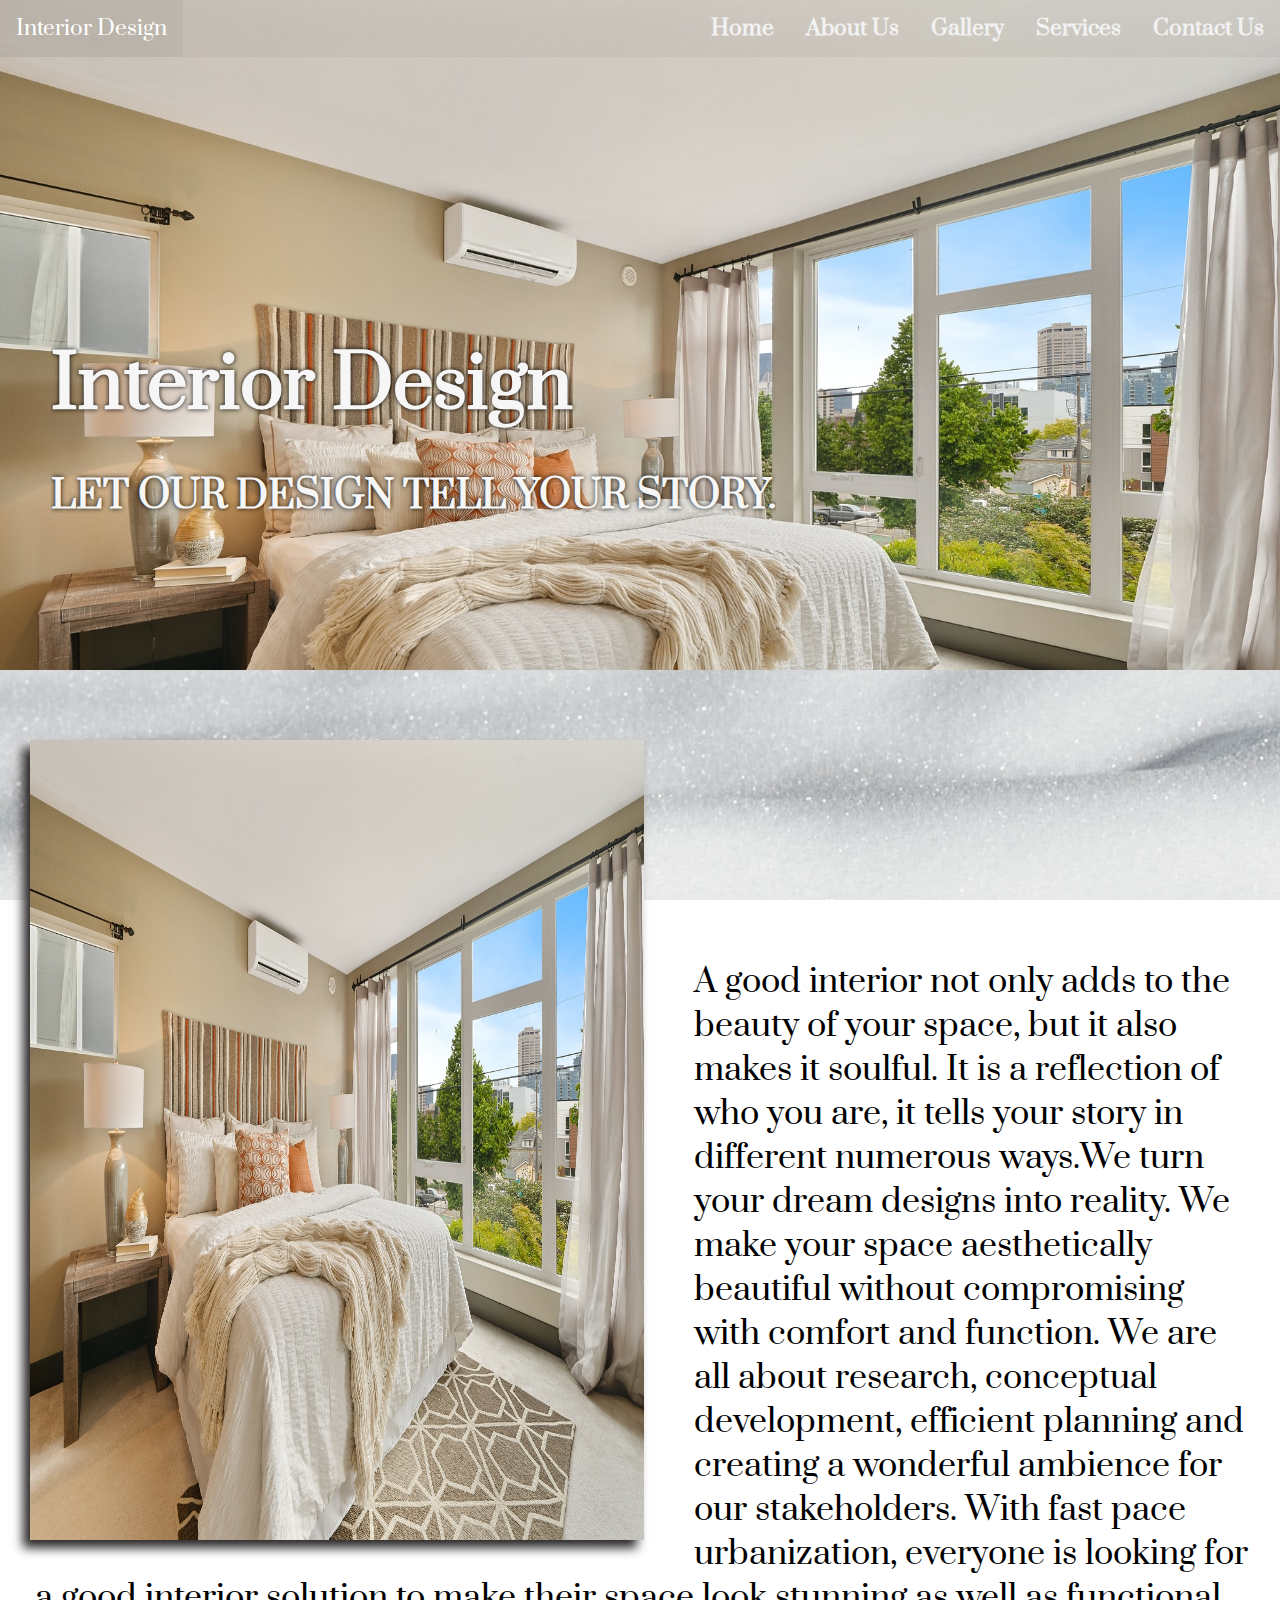
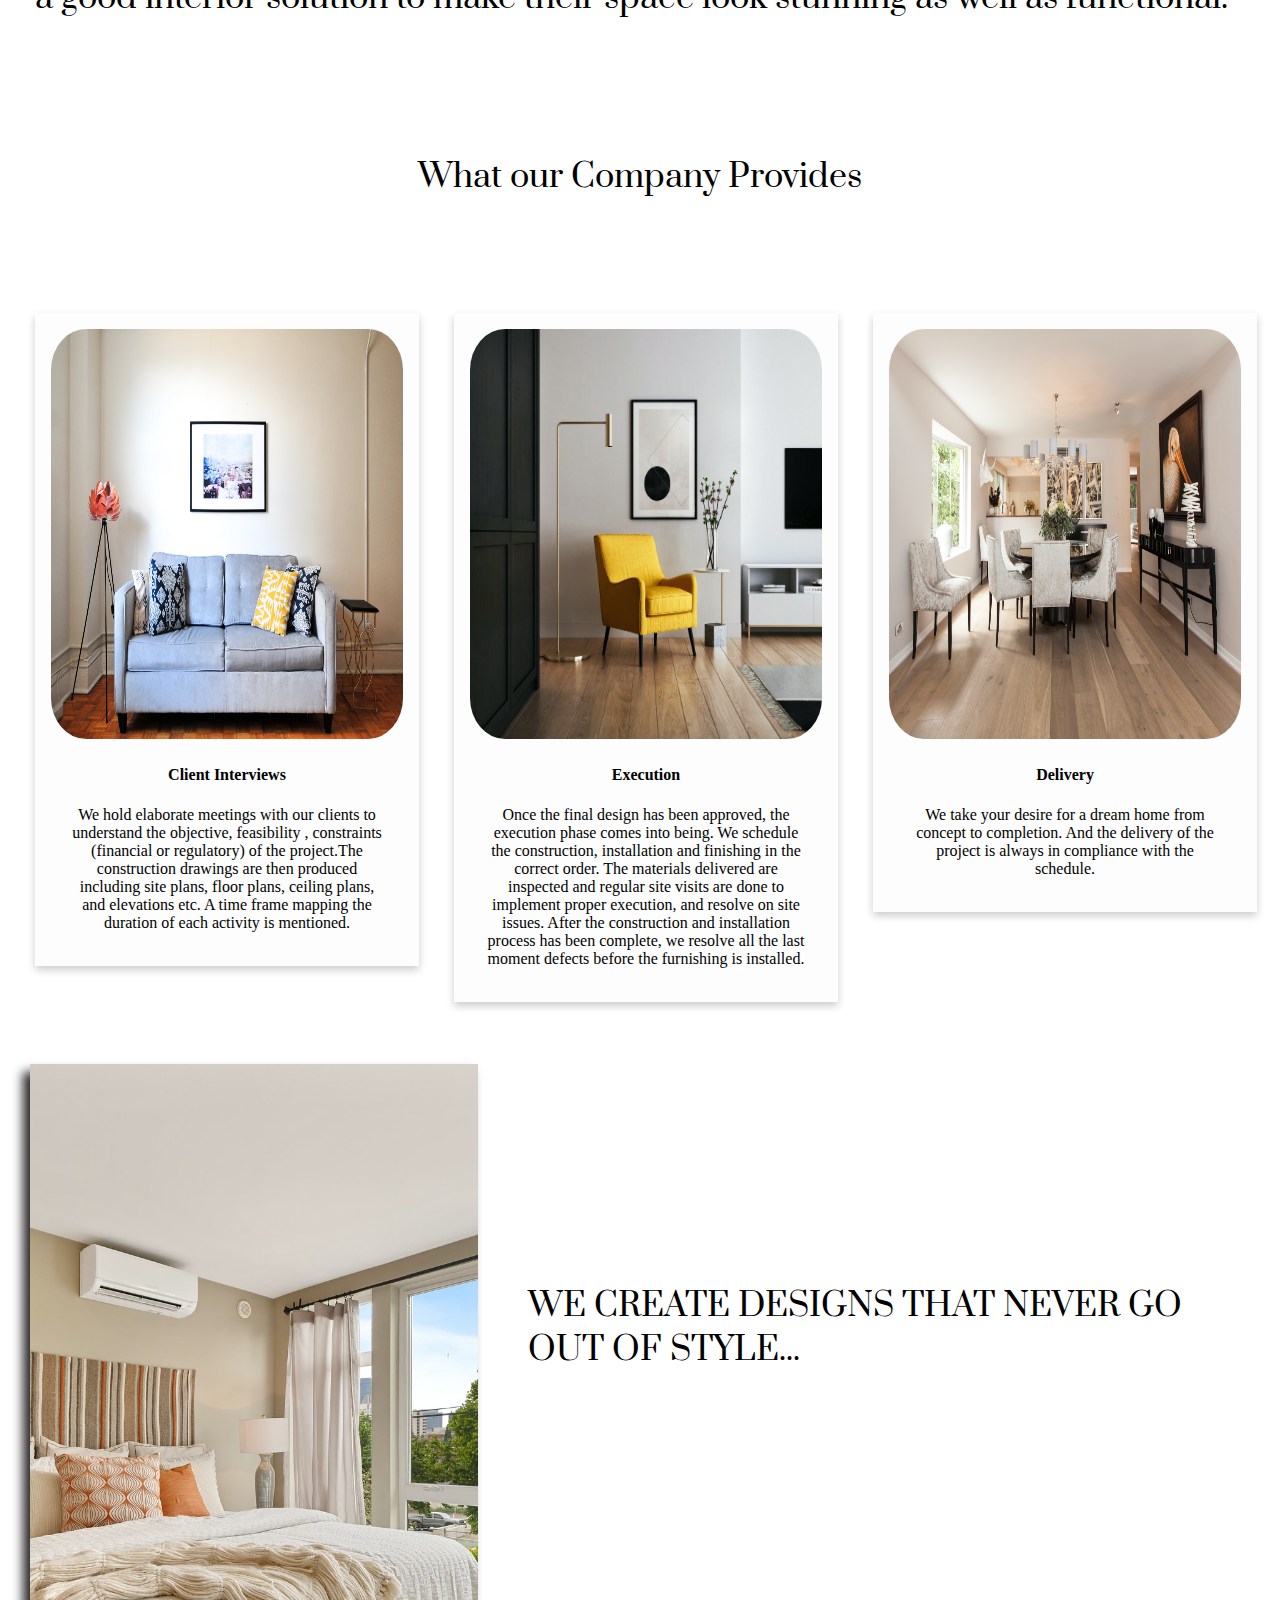
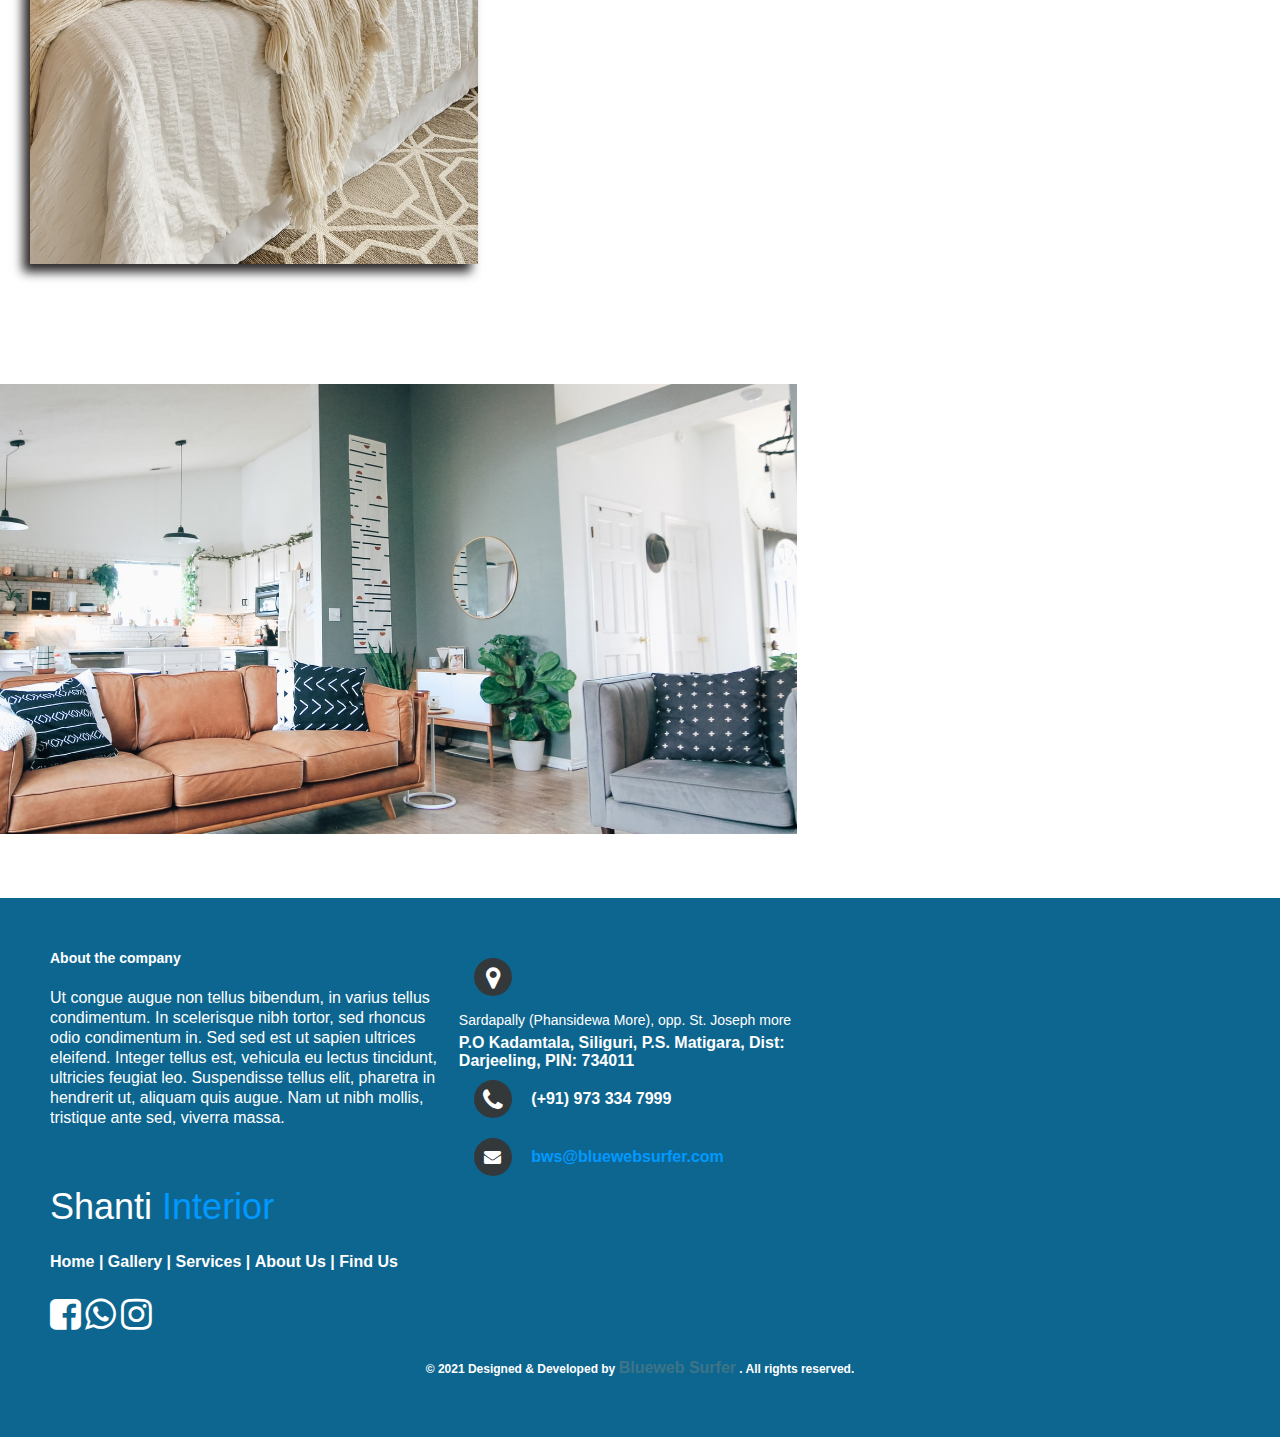
==== commit aa52f367: "sir int 2" ====
--- a/index.html
+++ b/index.html
@@ -2,7 +2,7 @@
 <html>
 
 <head>
-  <title></title>
+  <title>Shanti Interior</title>
   <link rel="stylesheet" type="text/css" href="css/index.css">
   <meta name="viewport" content="width=device-width, initial-scale=1">
   <link rel="preconnect" href="https://fonts.gstatic.com">
@@ -45,7 +45,7 @@
         <h2>Interior Design</h2>
       </div>
       <div class="dar2">
-        <h3>Lorem Ipsum is simply dummy</h3>
+        <h3>LET OUR DESIGN TELL YOUR STORY.</h3>
       </div>
       <!-- </div> -->
     </div>
@@ -56,9 +56,7 @@
       <!--   <div class="modon"> -->
       <img src="image/bed.jpg" alt="Avatar" class="tree">
       <!-- </div> -->
-      <div class="text">Lorem Ipsum is simply dummy text of the printing and typesetting industry. Lorem Ipsum has been
-        the industry's standard dummy text ever since the 1500s, when an unknown printer took a galley of type and
-        scrambled it to make a type specimen book.</div>
+      <div class="text">A good interior not only adds to the beauty of your space, but it also makes it soulful. It is a reflection of who you are, it tells your story in different numerous ways.We turn your dream designs into reality. We make your space aesthetically beautiful without compromising with comfort and function. We are all about research, conceptual development, efficient planning and creating a wonderful ambience for our stakeholders. With fast pace urbanization, everyone is looking for a good interior solution to make their space look stunning as well as functional.</div>
     </div>
 
     <div class="center">
@@ -73,9 +71,10 @@
         <div class="card">
           <img src="image/banner3.jpg" alt="Avatar" class="banner">
           <div class="container">
-            <h4><b>John Doe</b></h4>
-            <p>Architect & Engineer xfghgh gfghh dghzdh zdfhh zdgheth zdthzeh zdhzeth zdhzth zgh xhth xfghrth xfgjhr
-              xfgjh xfghh xfghfjh xfghhj xfgjfj xfgjrjh xfjrj xfgjrj xfgjrj xfgjrtj xfgjj</p>
+            <h4><b>Client Interviews</b></h4>
+            <p>We hold elaborate meetings with our clients to understand the objective, feasibility , constraints
+               (financial or regulatory)  of the project.The construction drawings are then produced including site plans, 
+               floor plans, ceiling plans, and elevations etc. A time frame mapping the duration of each activity is mentioned.</p>
           </div>
         </div>
       </div>
@@ -84,9 +83,8 @@
         <div class="card">
           <img src="image/banner2.jpg" alt="Avatar" class="banner">
           <div class="container">
-            <h4><b>John Doe</b></h4>
-            <p>Architect & Engineer xfghgh gfghh dghzdh zdfhh zdgheth zdthzeh zdhzeth zdhzth zgh xhth xfghrth xfgjhr
-              xfgjh xfghh xfghfjh xfghhj xfgjfj xfgjrjh xfjrj xfgjrj xfgjrj xfgjrtj xfgjj</p>
+            <h4><b>Execution</b></h4>
+            <p>Once the final design has been approved, the execution phase comes into being. We schedule the construction, installation and finishing in the correct order. The materials delivered are inspected and regular site visits are done to implement proper execution, and resolve on site issues. After the construction and installation process has been complete, we resolve all the last moment defects before the furnishing is installed.</p>
           </div>
         </div>
       </div>
@@ -97,9 +95,8 @@
         <div class="card">
           <img src="image/banner.jpg" alt="Avatar" class="banner">
           <div class="container">
-            <h4><b>John Doe</b></h4>
-            <p>Architect & Engineer xfghgh gfghh dghzdh zdfhh zdgheth zdthzeh zdhzeth zdhzth zgh xhth xfghrth xfgjhr
-              xfgjh xfghh xfghfjh xfghhj xfgjfj xfgjrjh xfjrj xfgjrj xfgjrj xfgjrtj xfgjj</p>
+            <h4><b>Delivery</b></h4>
+            <p>We take your desire for a dream home  from concept to completion. And the delivery of the project is always in compliance with the schedule.</p>
           </div>
         </div>
       </div>
@@ -110,7 +107,7 @@
     <div class="clearfix">
       <img class="img2" src="image/bed.jpg" alt="Pineapple">
       <div class="text2">
-        <p>Lorem ipsum dolor sit amet, consectetur adipiscing elit. Phasellus imperdiet, nulla et dictum interdum...</p>
+        <p>WE CREATE DESIGNS THAT NEVER GO OUT OF STYLE...</p>
       </div>
 
       <img src="image/sofa.jpg" alt="Trulli" class="hor">
@@ -146,7 +143,7 @@
     <p class="menu">
       <a href="index.html"> Home</a> |
       <a href="gallery.html"> Gallery</a> |
-      <a href="services.html"> Services</a> |
+      <a href="service.html"> Services</a> |
       <a href="aboutus.html"> About Us</a> |
       <a href="findus.html"> Find Us</a>
     </p>
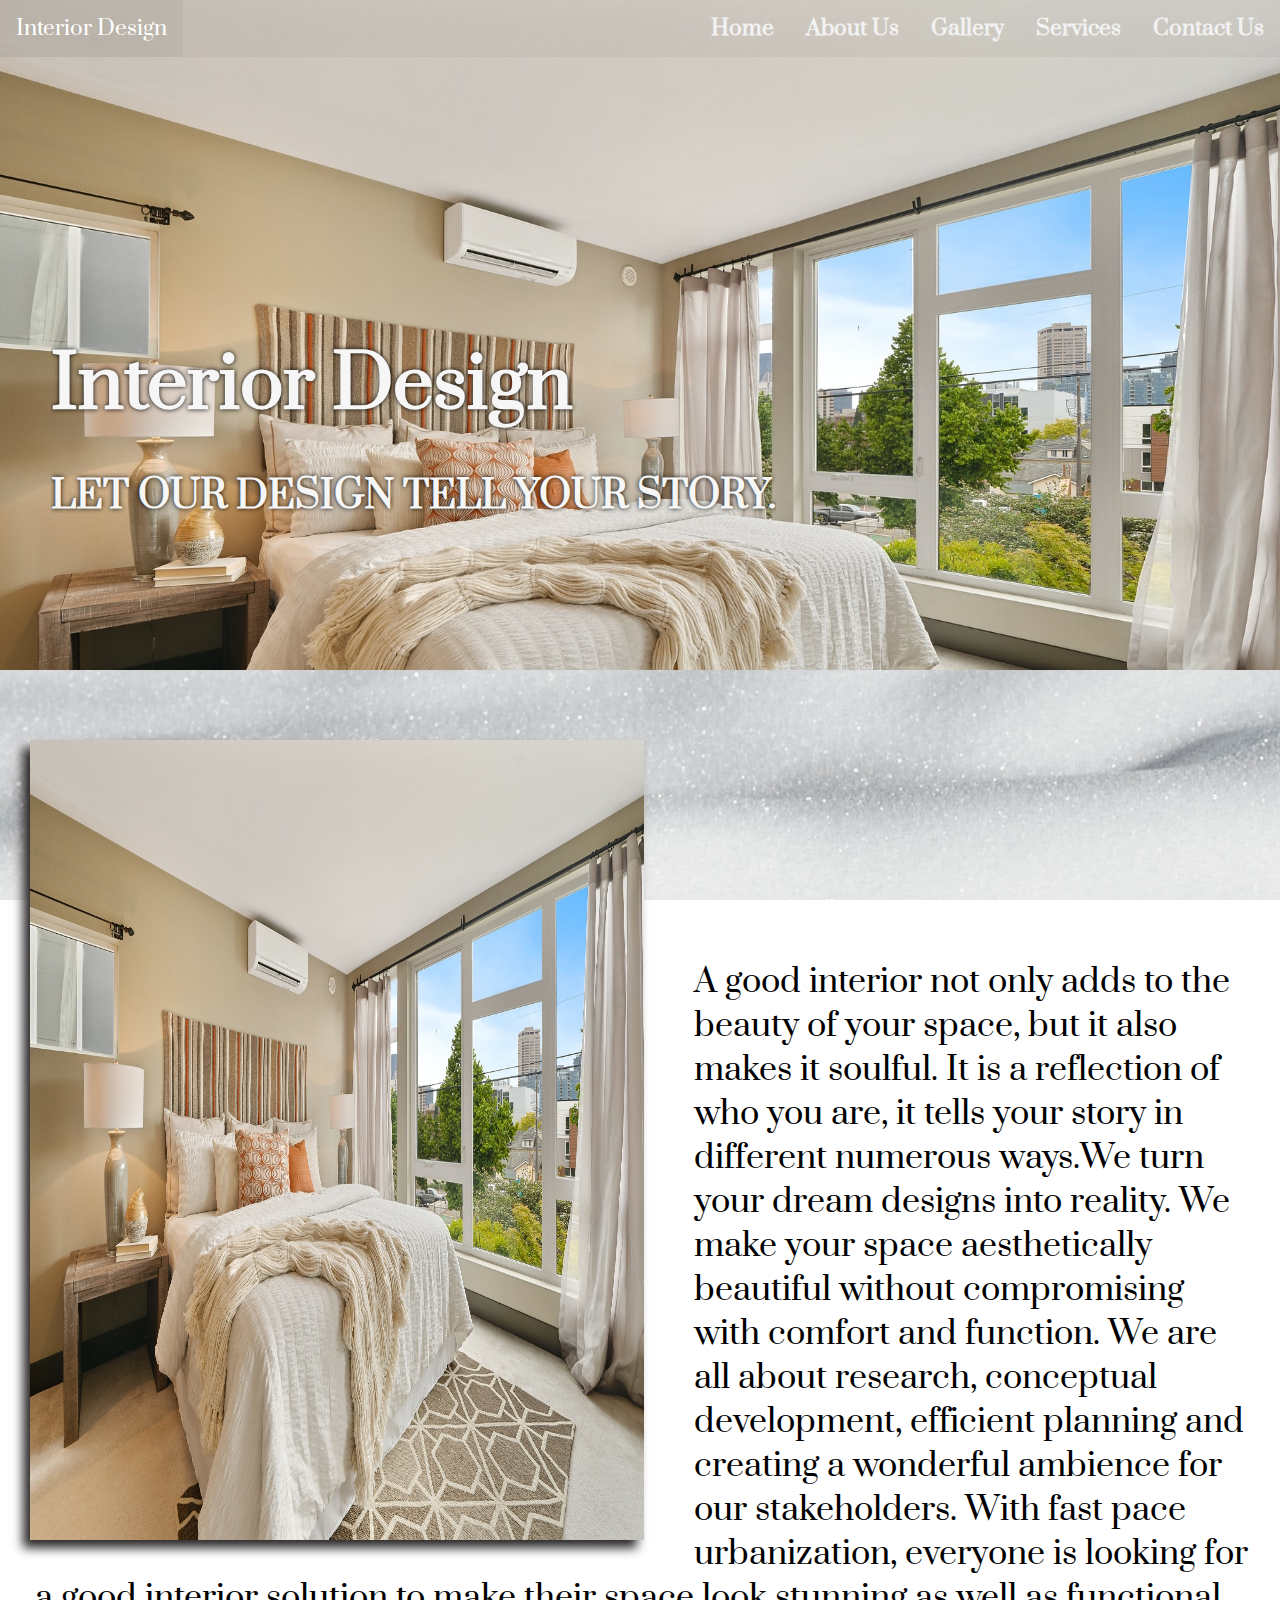
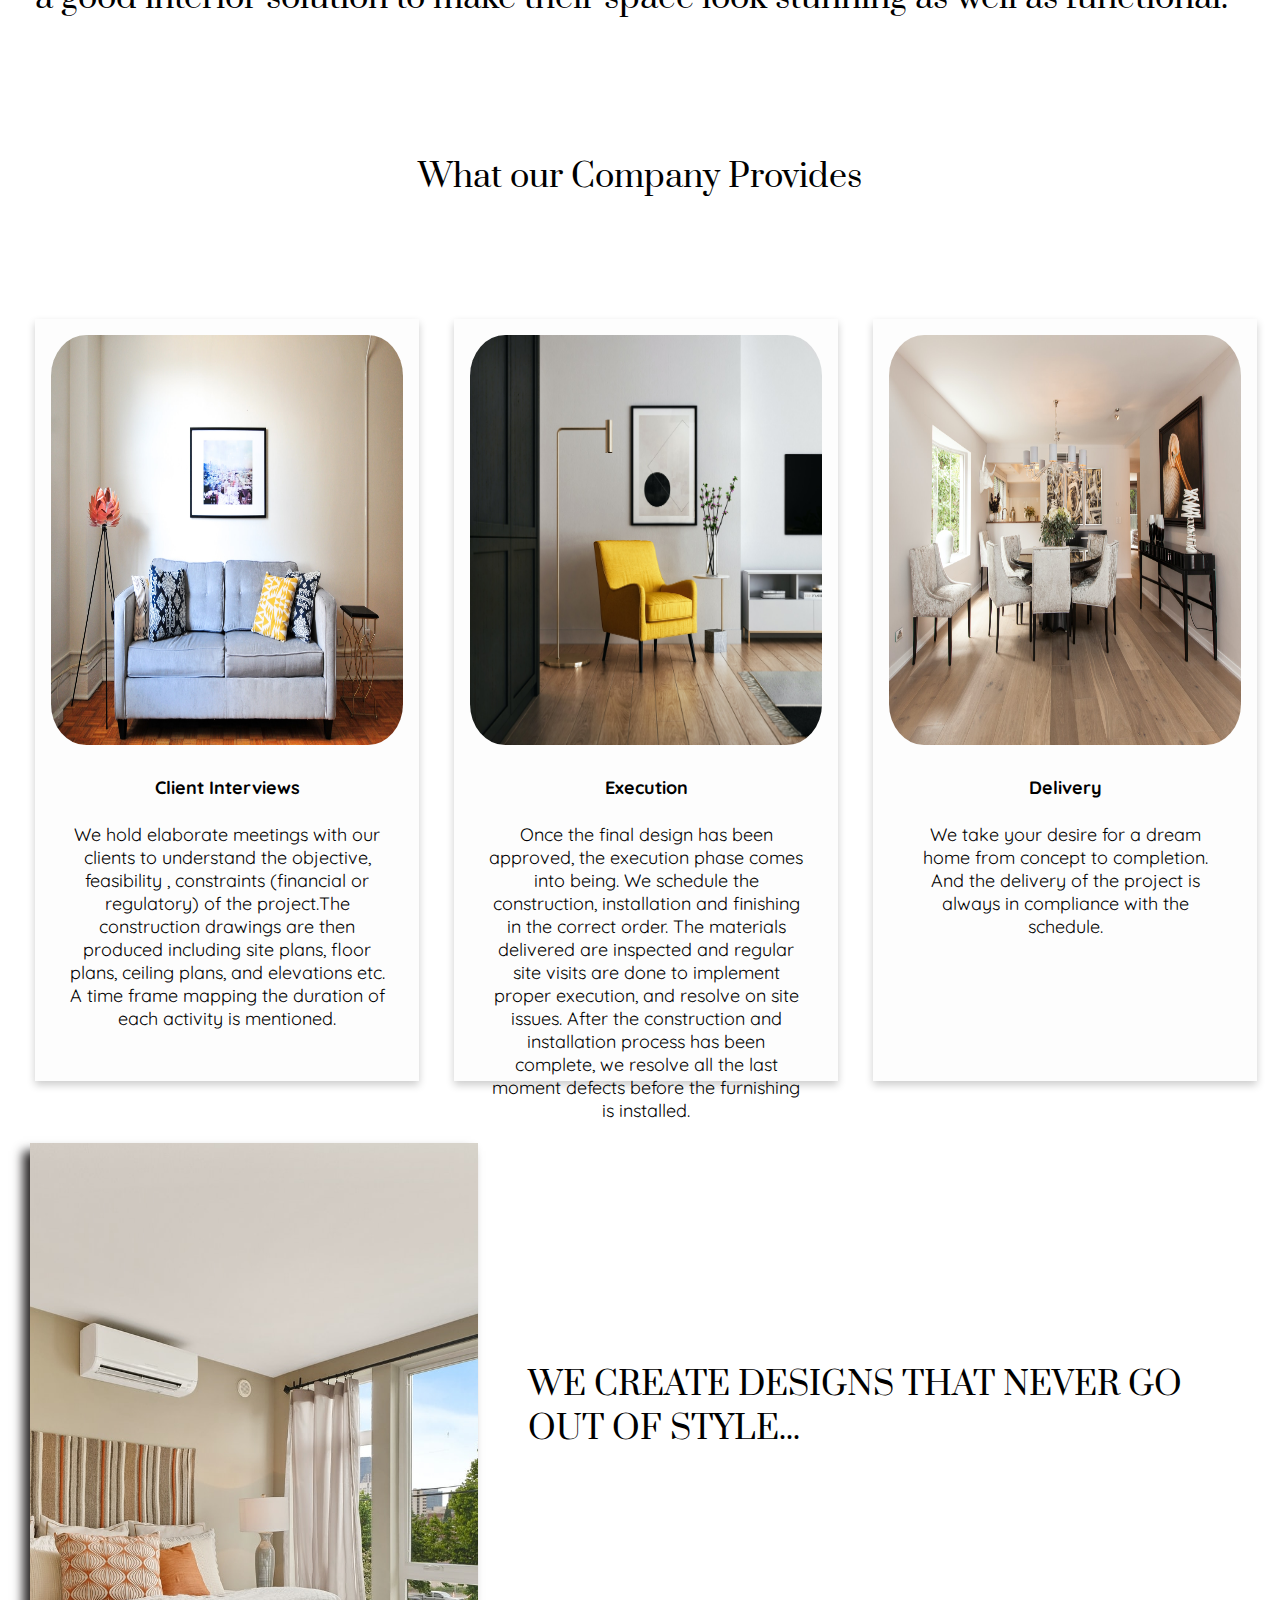
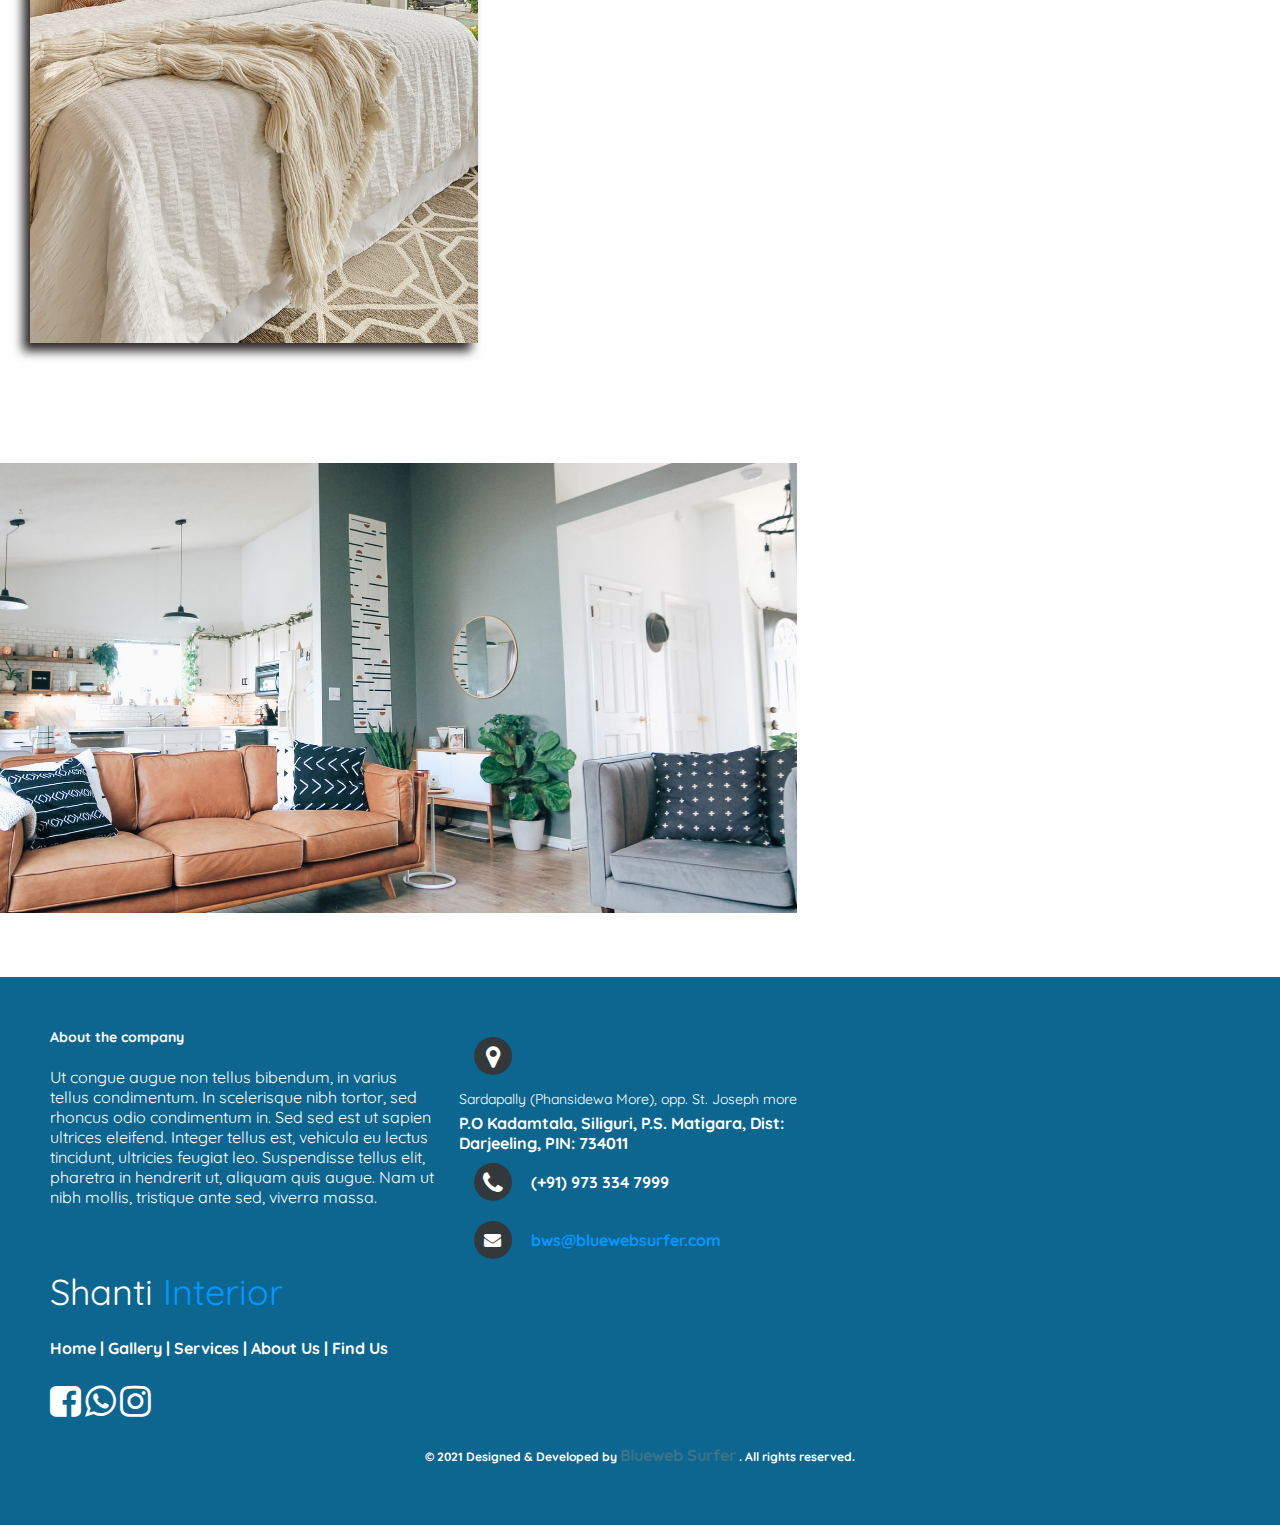
==== commit 2808f9d7: "sir int 3" ====
--- a/index.html
+++ b/index.html
@@ -12,8 +12,7 @@
   <link href="https://fonts.googleapis.com/css2?family=Courgette&display=swap" rel="stylesheet">
 
   <link rel="preconnect" href="https://fonts.gstatic.com">
-  <link href="https://fonts.googleapis.com/css2?family=RocknRoll+One&display=swap" rel="stylesheet">
-
+  <link href="https://fonts.googleapis.com/css2?family=Quicksand:wght@300;400&display=swap" rel="stylesheet">
   <link rel="preconnect" href="https://fonts.gstatic.com">
   <link href="https://fonts.googleapis.com/css2?family=Original+Surfer&display=swap" rel="stylesheet">
 
--- a/css/index.css
+++ b/css/index.css
@@ -1,5 +1,6 @@
 body {
   margin: 0;
+  font-family: 'Quicksand', sans-serif;
 }
 
 
@@ -259,6 +260,8 @@
   padding: 16px;
   text-align: center;
   background-color: #f1f1f11f;
+  height: 730px;
+  font-size:18px
 }
 
 .container {
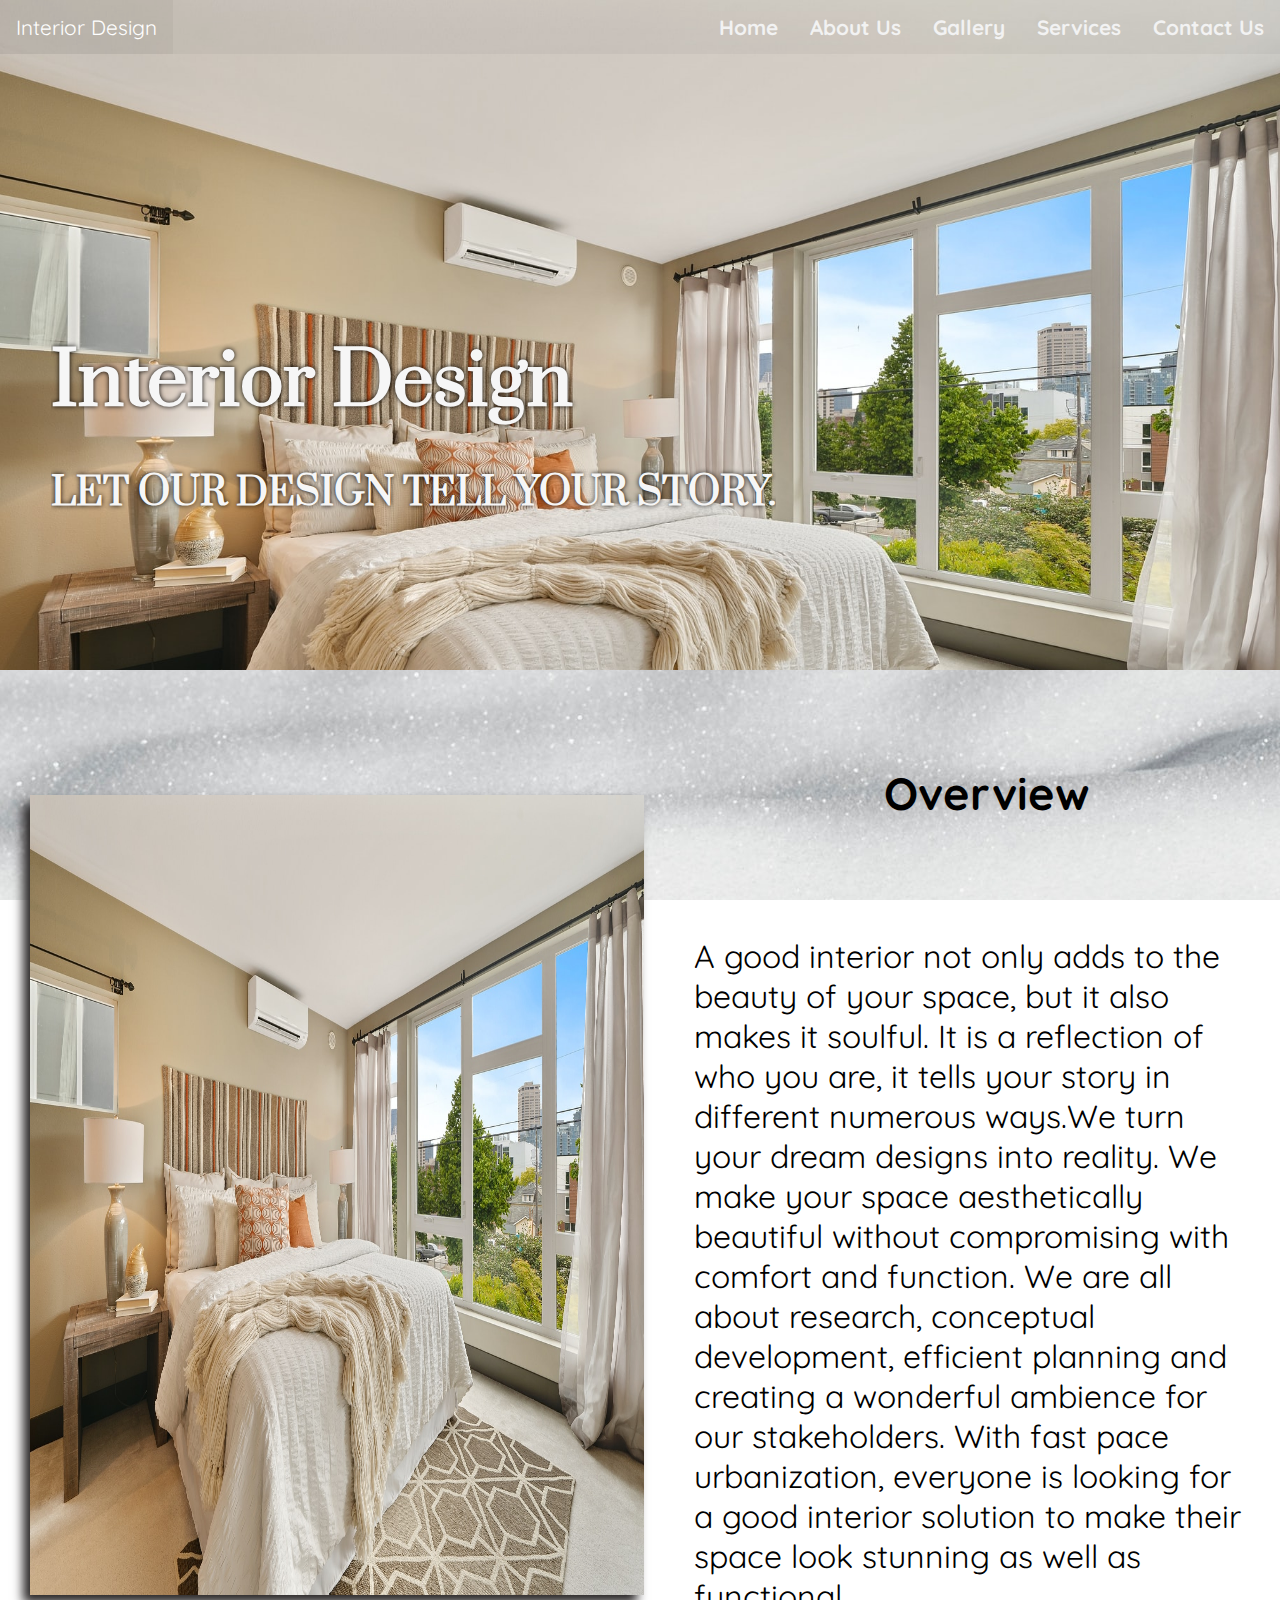
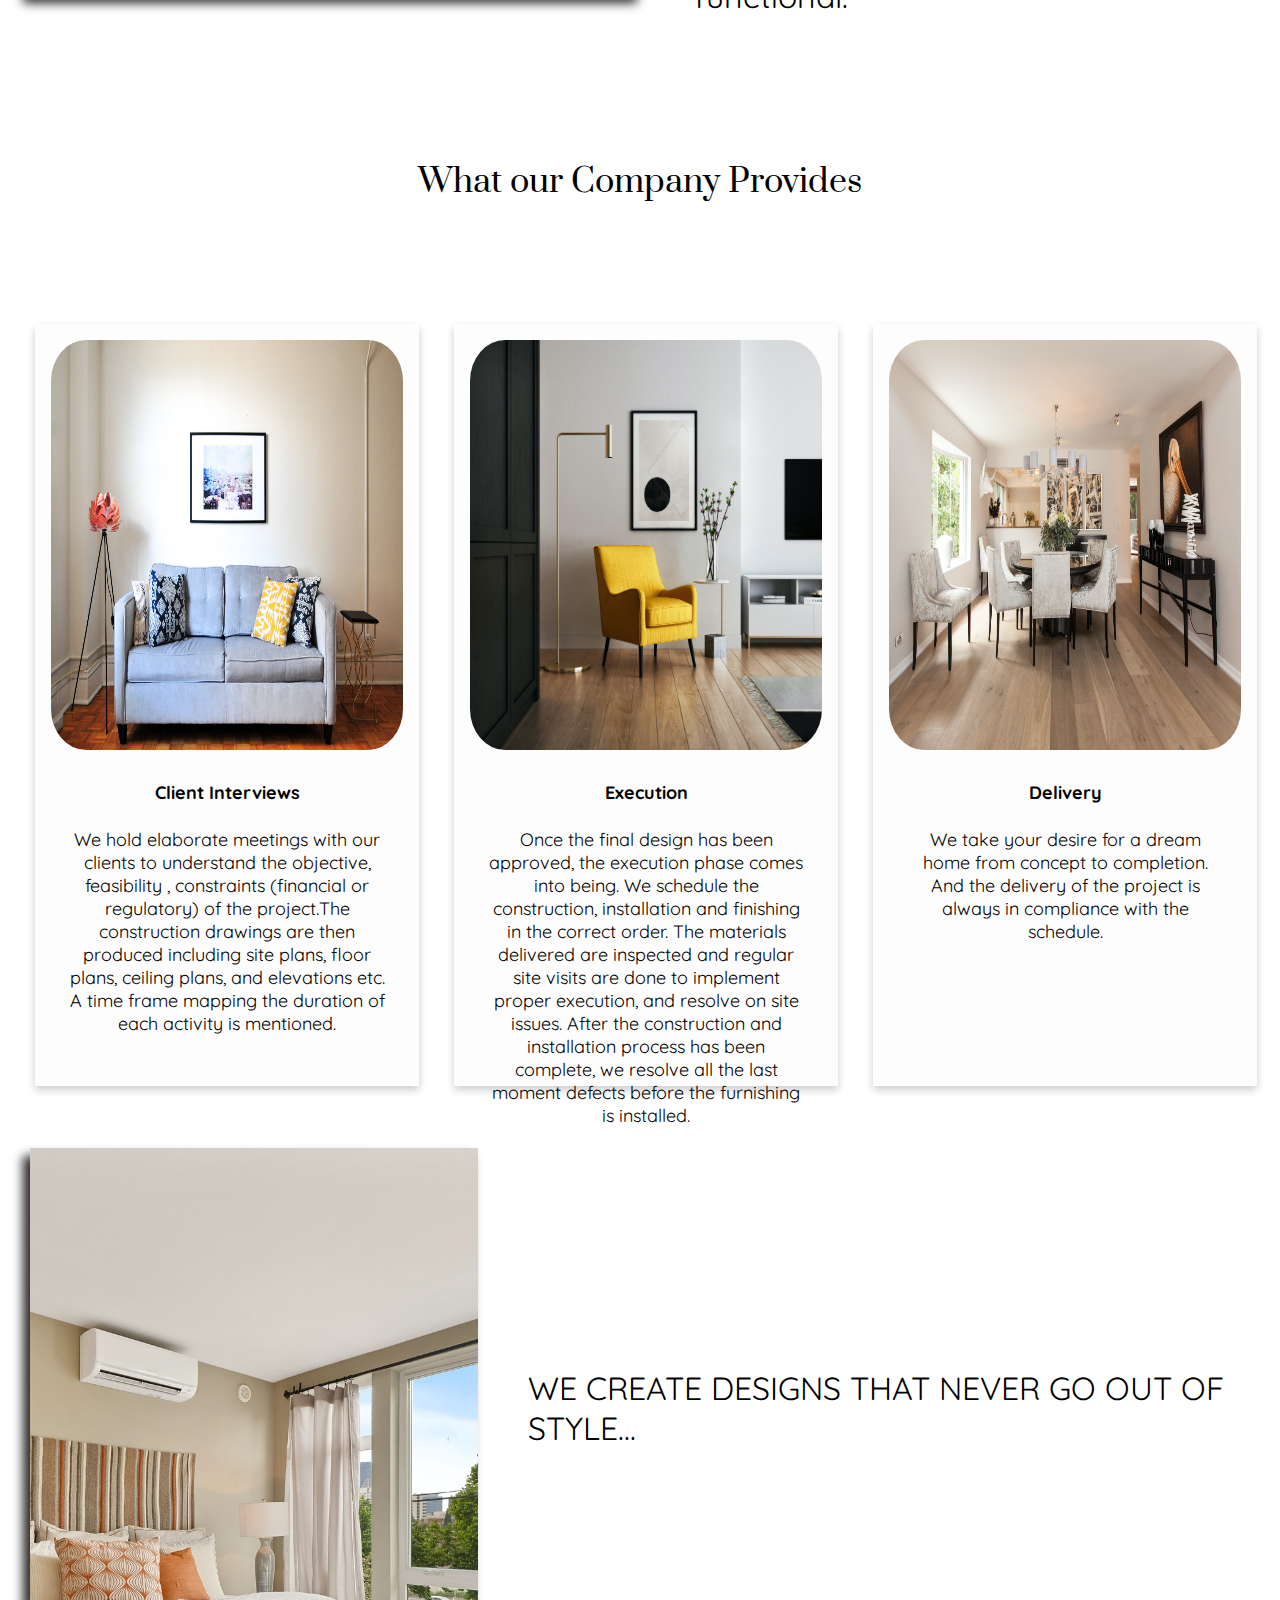
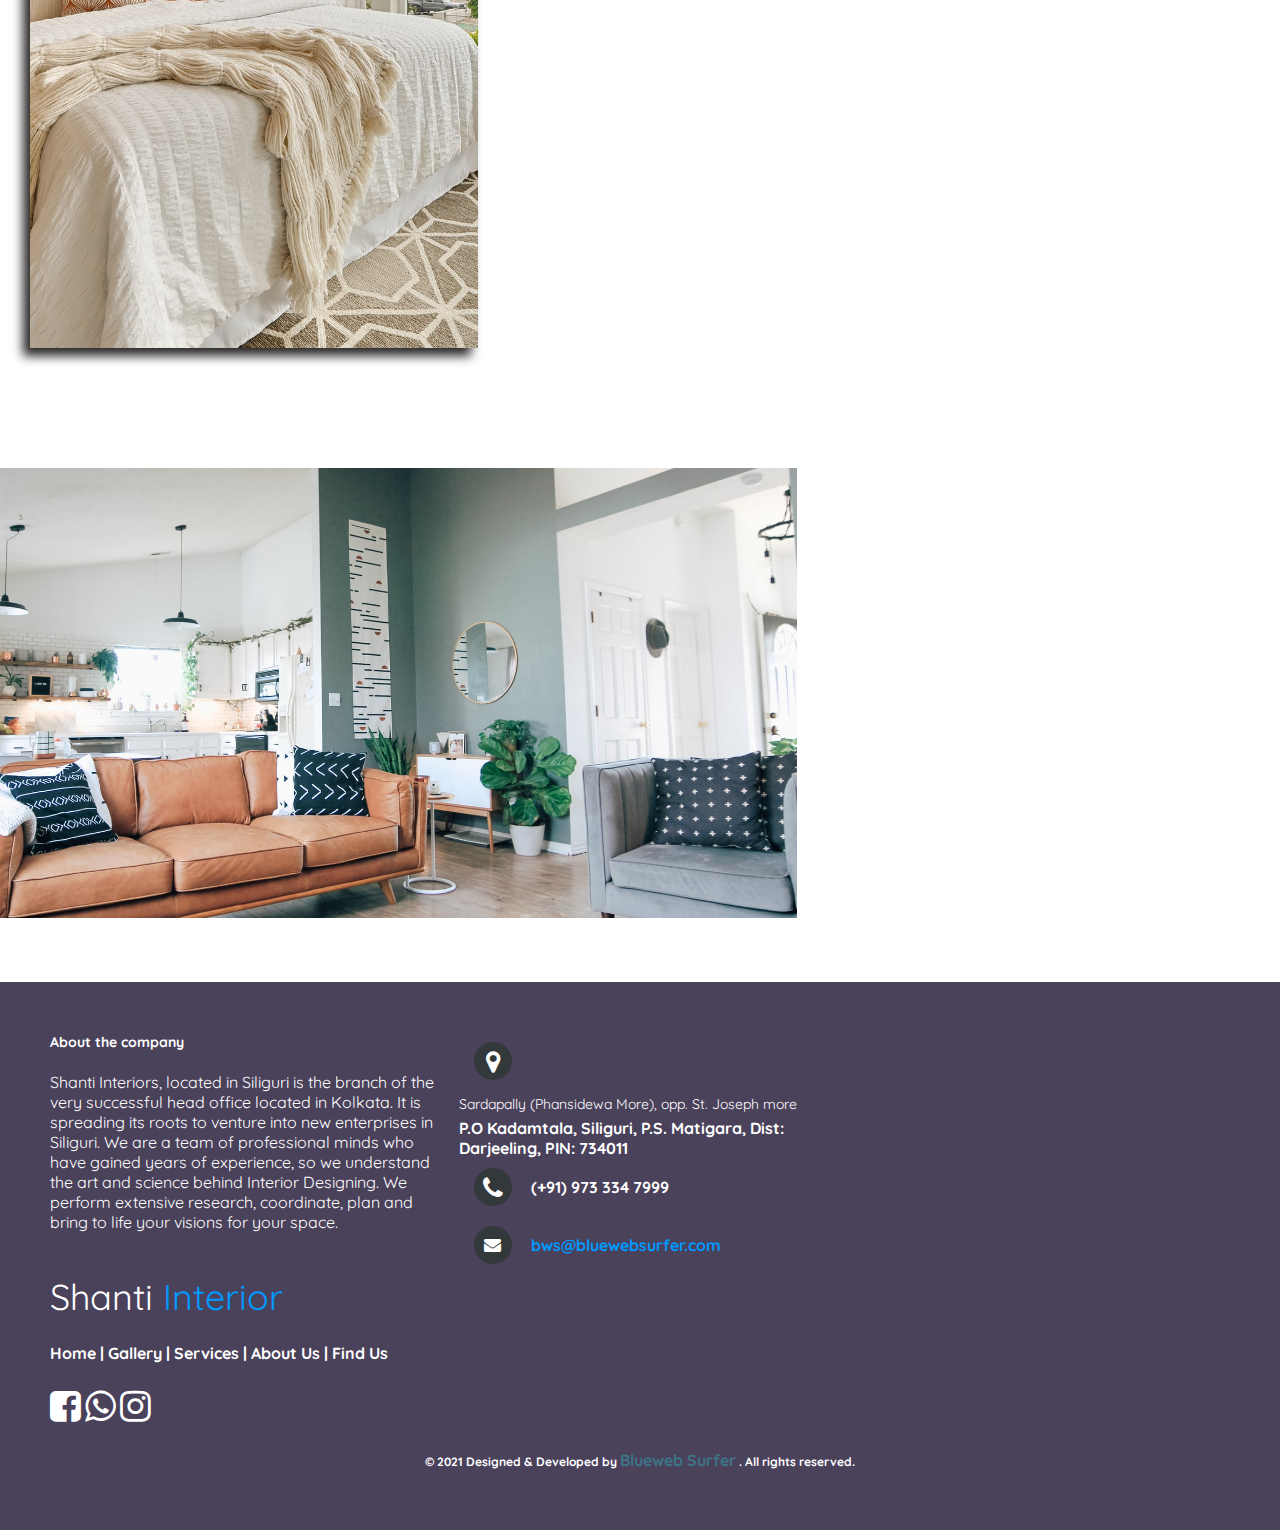
==== commit b4c3c890: "final" ====
--- a/index.html
+++ b/index.html
@@ -10,7 +10,7 @@
   <link rel="stylesheet" href="https://cdnjs.cloudflare.com/ajax/libs/font-awesome/4.7.0/css/font-awesome.min.css">
   <link rel="preconnect" href="https://fonts.gstatic.com">
   <link href="https://fonts.googleapis.com/css2?family=Courgette&display=swap" rel="stylesheet">
-
+  <link rel="shortcut icon" href="https://i.pinimg.com/originals/03/8a/34/038a3407e964784c432c92270c596922.gif" type="image/x-icon">
   <link rel="preconnect" href="https://fonts.gstatic.com">
   <link href="https://fonts.googleapis.com/css2?family=Quicksand:wght@300;400&display=swap" rel="stylesheet">
   <link rel="preconnect" href="https://fonts.gstatic.com">
@@ -55,6 +55,7 @@
       <!--   <div class="modon"> -->
       <img src="image/bed.jpg" alt="Avatar" class="tree">
       <!-- </div> -->
+      <h5><b>Overview</b></h5>
       <div class="text">A good interior not only adds to the beauty of your space, but it also makes it soulful. It is a reflection of who you are, it tells your story in different numerous ways.We turn your dream designs into reality. We make your space aesthetically beautiful without compromising with comfort and function. We are all about research, conceptual development, efficient planning and creating a wonderful ambience for our stakeholders. With fast pace urbanization, everyone is looking for a good interior solution to make their space look stunning as well as functional.</div>
     </div>
 
@@ -117,8 +118,7 @@
 <footer class="footer">
   <div class="footer-left col-md-4 col-sm-6">
     <p class="about">
-      <span> About the company</span> Ut congue augue non tellus bibendum, in varius tellus condimentum. In scelerisque nibh tortor, sed rhoncus odio condimentum in. Sed sed est ut sapien ultrices eleifend. Integer tellus est, vehicula eu lectus tincidunt,
-      ultricies feugiat leo. Suspendisse tellus elit, pharetra in hendrerit ut, aliquam quis augue. Nam ut nibh mollis, tristique ante sed, viverra massa.
+      <span> About the company</span> Shanti Interiors, located in Siliguri is the branch of the very successful head office located in Kolkata. It is spreading its roots to venture into new enterprises in Siliguri. We are a team of professional minds who have gained years of experience, so we understand the art and science behind Interior Designing. We perform extensive research, coordinate, plan and bring to life your visions for your space. 
     </p>
     
   </div>
--- a/css/index.css
+++ b/css/index.css
@@ -38,12 +38,12 @@
   text-decoration: none;
   font-size: 1.3em;
   /*font-family: 'Original Surfer', cursive;*/
-  font-family: 'Prata', serif;
+  font-family: 'Quicksand', sans-serif;
 }
 
 .topnav a:hover {
   background-color: #3333330d;
-  color: #FE8484;
+  color: #0d6690;
 }
 
 .topnav a.active {
@@ -188,7 +188,10 @@
   margin-bottom: 75px;
 }
 
-
+h5{
+  text-align: center;
+  font-size:45px;
+}
 .tree {
   float: left;
   width: 48%;
@@ -210,10 +213,10 @@
 }
 
 .text {
-  padding-top: 250px;
+  padding-top: 40px;
   margin-right: 30px;
   padding-left: 35px;
-  font-family: 'Prata', serif;
+  font-family: 'Quicksand', sans-serif;
   color: black;
   font-size: 2em;
 }
@@ -338,7 +341,7 @@
   padding-top: 250px;
   margin-right: 30px;
   padding-left: 35px;
-  font-family: 'Prata', serif;
+  font-family: 'Quicksand', sans-serif;
   color: black;
   font-size: 2em;
 }
@@ -539,7 +542,7 @@
 /* footer */
 
 .footer {
-  background-color: #0d6690;
+  background-color: #4a415a;
   font-family: "Quicksand", sans-serif;
   text-align: left;
   font-family: sans-serif;
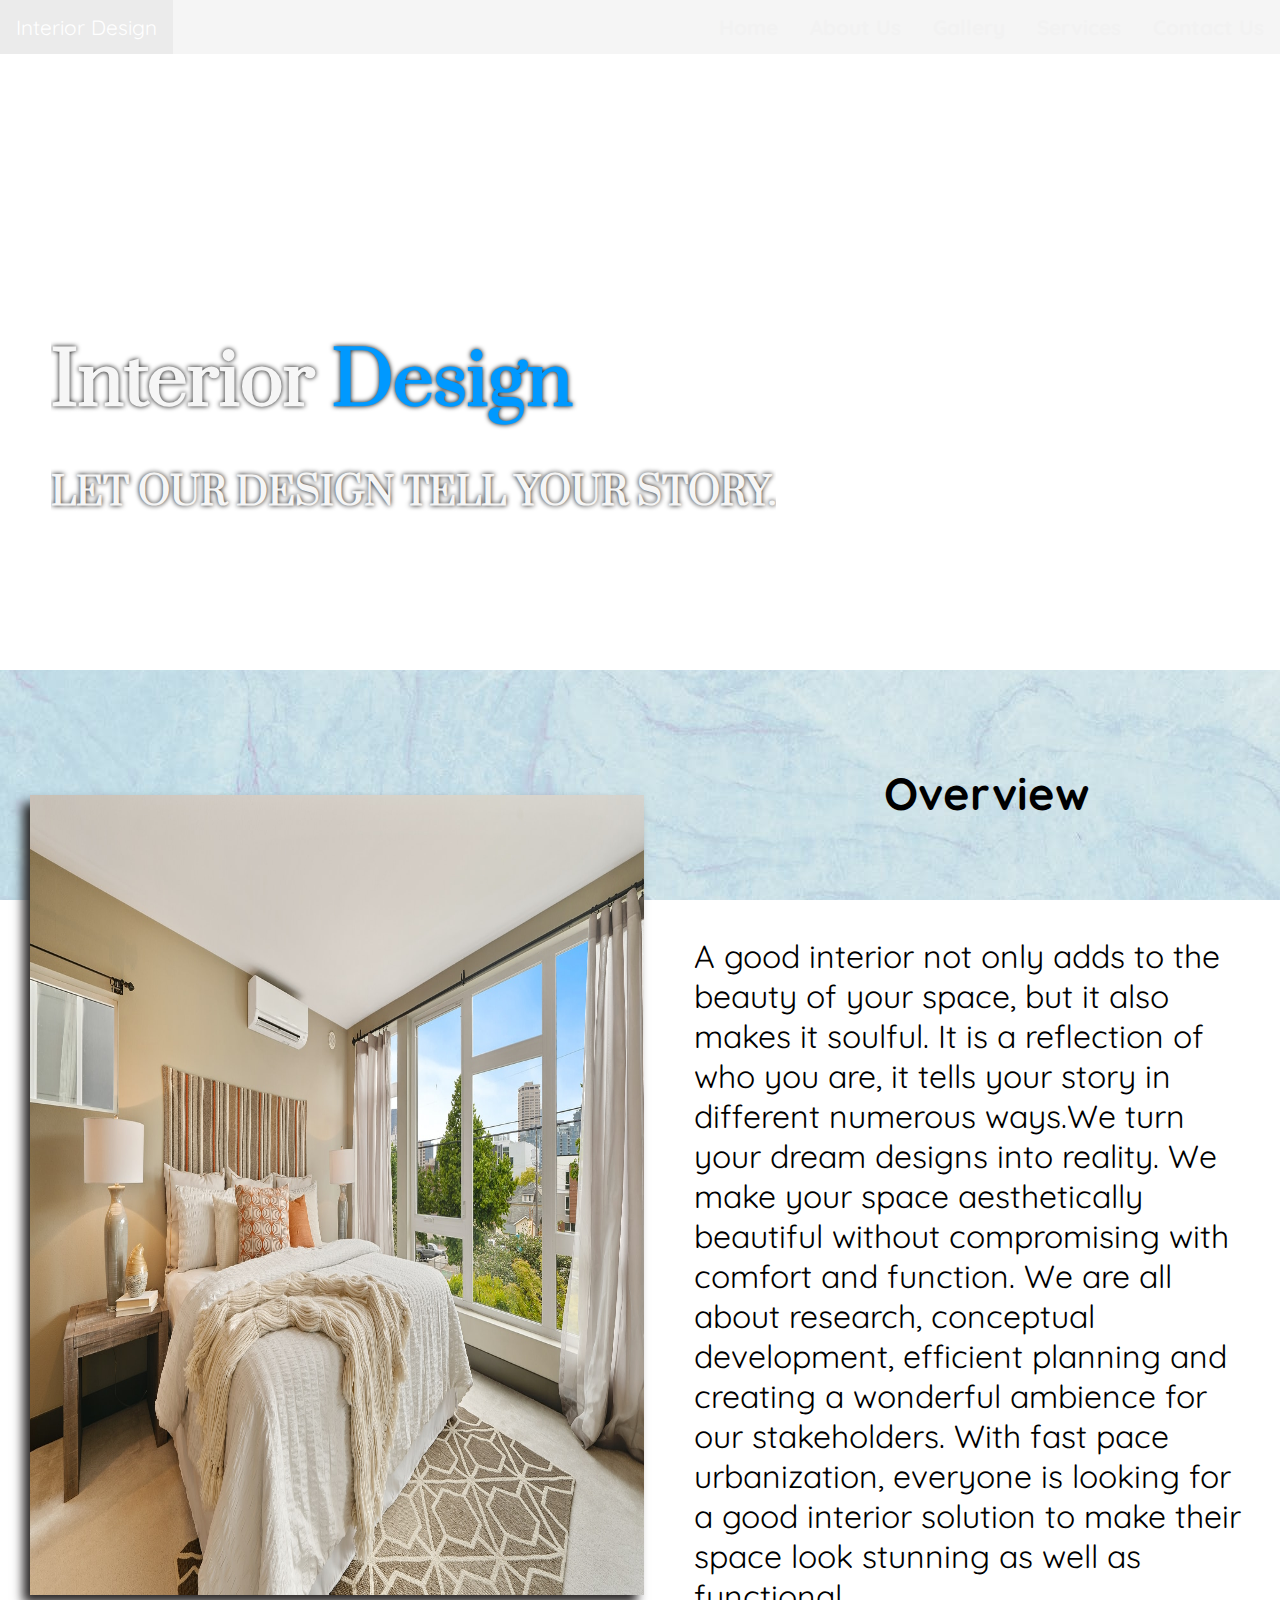
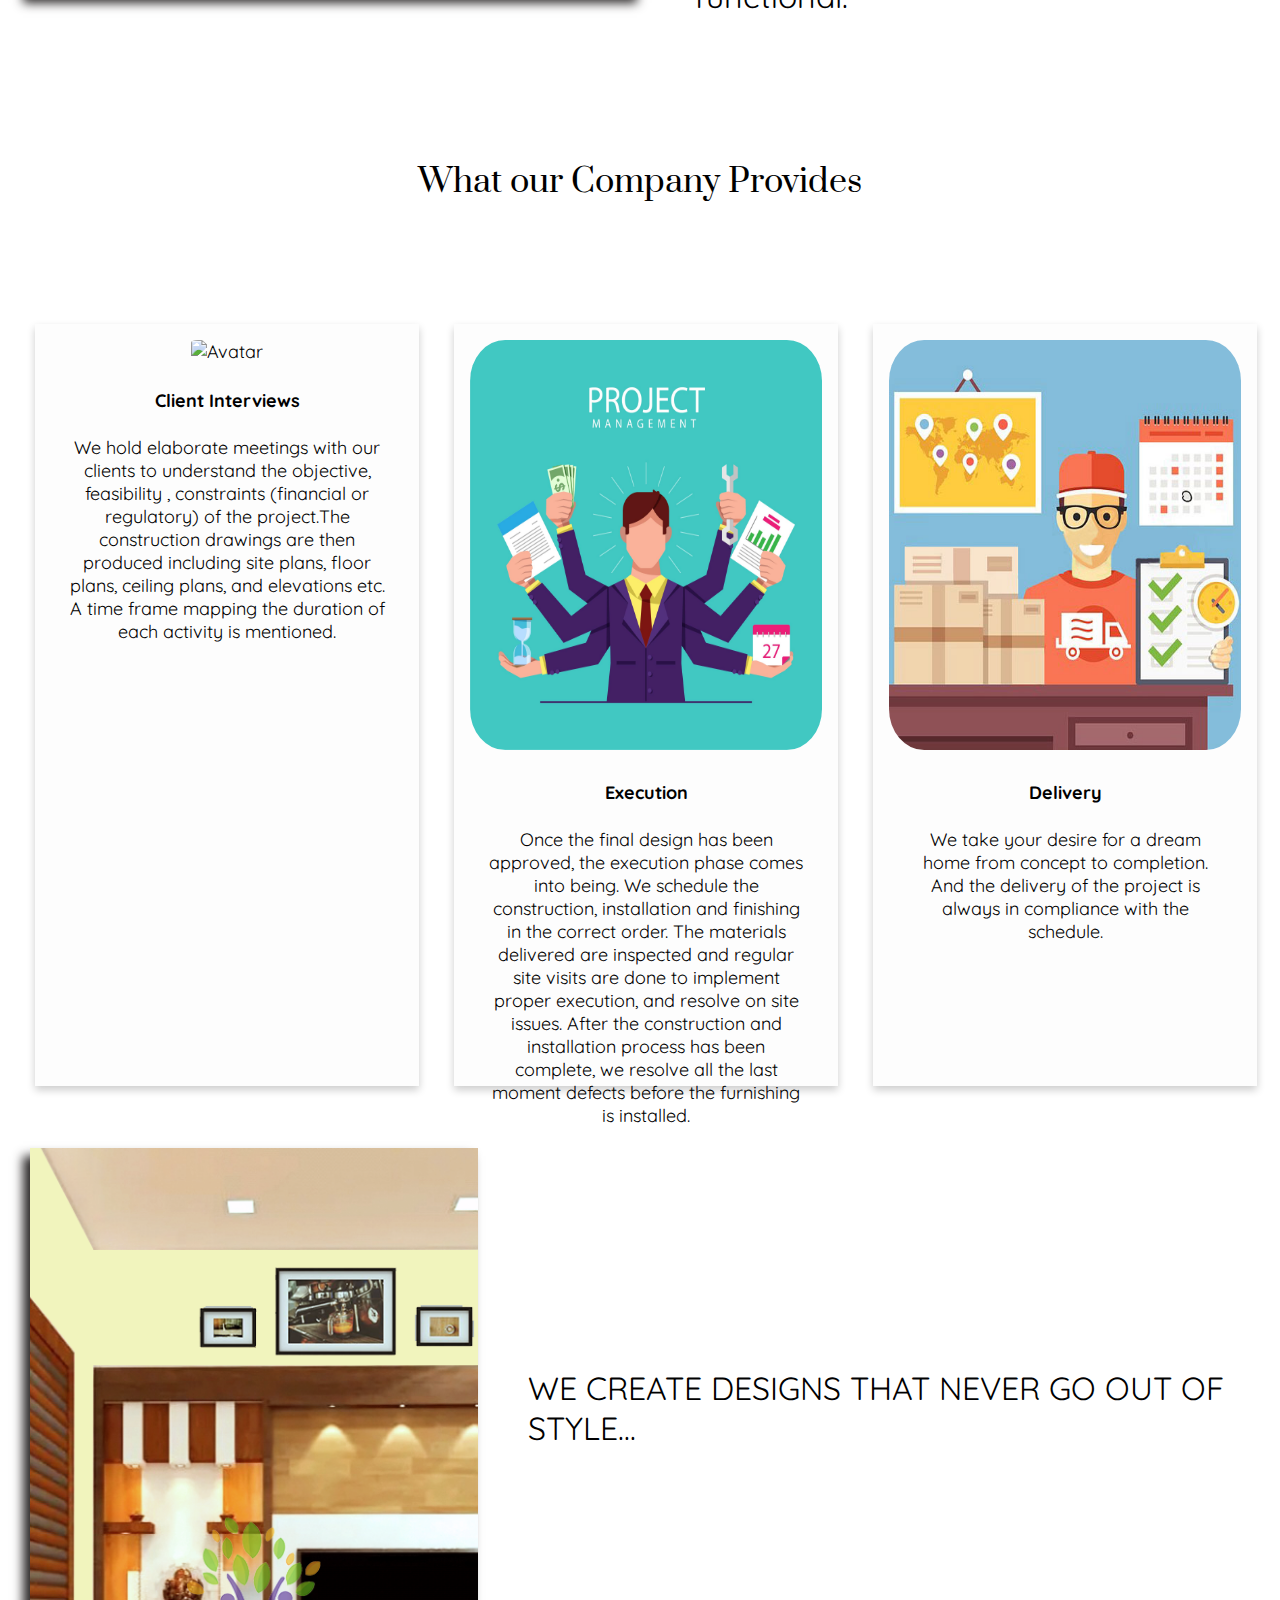
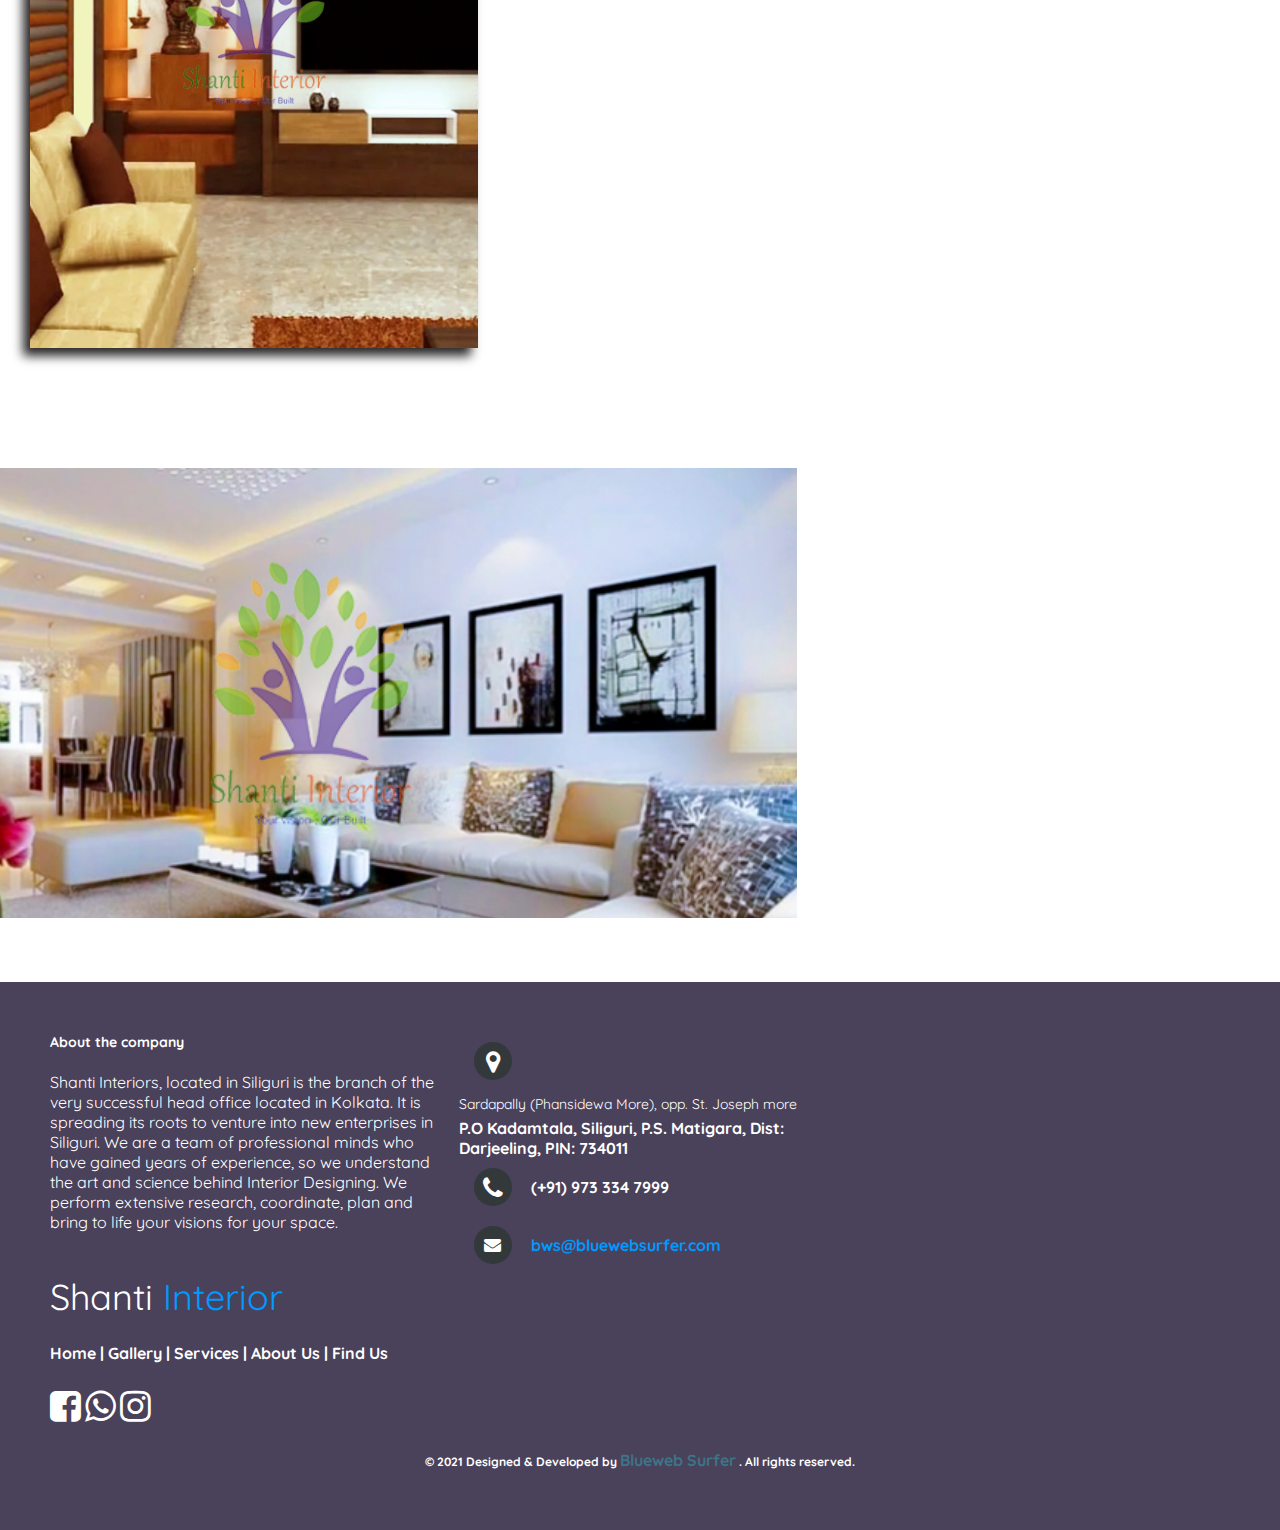
==== commit ad5dc803: "updated final" ====
--- a/index.html
+++ b/index.html
@@ -41,7 +41,7 @@
 
     <div class="note">
       <div class="dar">
-        <h2>Interior Design</h2>
+        <h2>Interior <span>Design</span> </h2>
       </div>
       <div class="dar2">
         <h3>LET OUR DESIGN TELL YOUR STORY.</h3>
@@ -69,7 +69,7 @@
     <div class="row">
       <div class="column1">
         <div class="card">
-          <img src="image/banner3.jpg" alt="Avatar" class="banner">
+          <img src="https://mail.google.com/mail/u/0?ui=2&ik=33fc6325b6&attid=0.1&permmsgid=msg-f:1699814732344283317&th=1796f47e395b50b5&view=fimg&sz=s0-l75-ft&attbid=ANGjdJ8QfXU1nn1B_qX6sC2A3yeBy2oiE5HESbNZx2QF6VbpMYUz_yw-X0rDQuG45Ppz_3gfyjkaeoBC3Ws_7H-RTyP0YXp8vYvuX4pI_9lhf25fZaSVefQZd0fif8Y&disp=emb&realattid=ii_kopj09ni0" alt="Avatar" class="banner">
           <div class="container">
             <h4><b>Client Interviews</b></h4>
             <p>We hold elaborate meetings with our clients to understand the objective, feasibility , constraints
@@ -81,7 +81,7 @@
 
       <div class="column1">
         <div class="card">
-          <img src="image/banner2.jpg" alt="Avatar" class="banner">
+          <img src="image/Project-Management.jpg" alt="Avatar" class="banner">
           <div class="container">
             <h4><b>Execution</b></h4>
             <p>Once the final design has been approved, the execution phase comes into being. We schedule the construction, installation and finishing in the correct order. The materials delivered are inspected and regular site visits are done to implement proper execution, and resolve on site issues. After the construction and installation process has been complete, we resolve all the last moment defects before the furnishing is installed.</p>
@@ -93,7 +93,7 @@
 
       <div class="column1">
         <div class="card">
-          <img src="image/banner.jpg" alt="Avatar" class="banner">
+          <img src="image/new.jpg" alt="Avatar" class="banner">
           <div class="container">
             <h4><b>Delivery</b></h4>
             <p>We take your desire for a dream home  from concept to completion. And the delivery of the project is always in compliance with the schedule.</p>
@@ -105,12 +105,12 @@
 
 
     <div class="clearfix">
-      <img class="img2" src="image/bed.jpg" alt="Pineapple">
+      <img class="img2" src="image/8.png" alt="Pineapple">
       <div class="text2">
         <p>WE CREATE DESIGNS THAT NEVER GO OUT OF STYLE...</p>
       </div>
 
-      <img src="image/sofa.jpg" alt="Trulli" class="hor">
+      <img src="image/7.png" alt="Trulli" class="hor">
     </div>
 
 
@@ -143,8 +143,8 @@
       <a href="index.html"> Home</a> |
       <a href="gallery.html"> Gallery</a> |
       <a href="service.html"> Services</a> |
-      <a href="aboutus.html"> About Us</a> |
-      <a href="findus.html"> Find Us</a>
+      <a href="about.html"> About Us</a> |
+      <a href="contact.html"> Find Us</a>
     </p>
     <p class="menu">
       <a href="www.facebook.com"><i class="fa fa-facebook-square" aria-hidden="true" style="font-size:36px"></i></a>
--- a/css/index.css
+++ b/css/index.css
@@ -5,7 +5,7 @@
 
 
 .bg-img {
-  background-image: url("../image/bed.jpg");
+  background-image: url("https://images.pexels.com/photos/271795/pexels-photo-271795.jpeg?auto=compress&cs=tinysrgb&dpr=2&h=650&w=940");
   min-height: 670px;
   width: 100%;
   /* Center and scale the image nicely */
@@ -103,6 +103,9 @@
   font-family: 'Prata', serif;
 }
 
+h2 span {
+  color: #0099ff;
+}
 .dar h2 {
   margin-bottom: 0;
   margin-top: 0;
@@ -161,7 +164,7 @@
 }
 
 .backimg {
-  background-image: url("../image/tiles.jpg");
+  background-image: url("../image/background.jpeg");
   background-attachment: fixed;
   padding-top: 20px;
 }
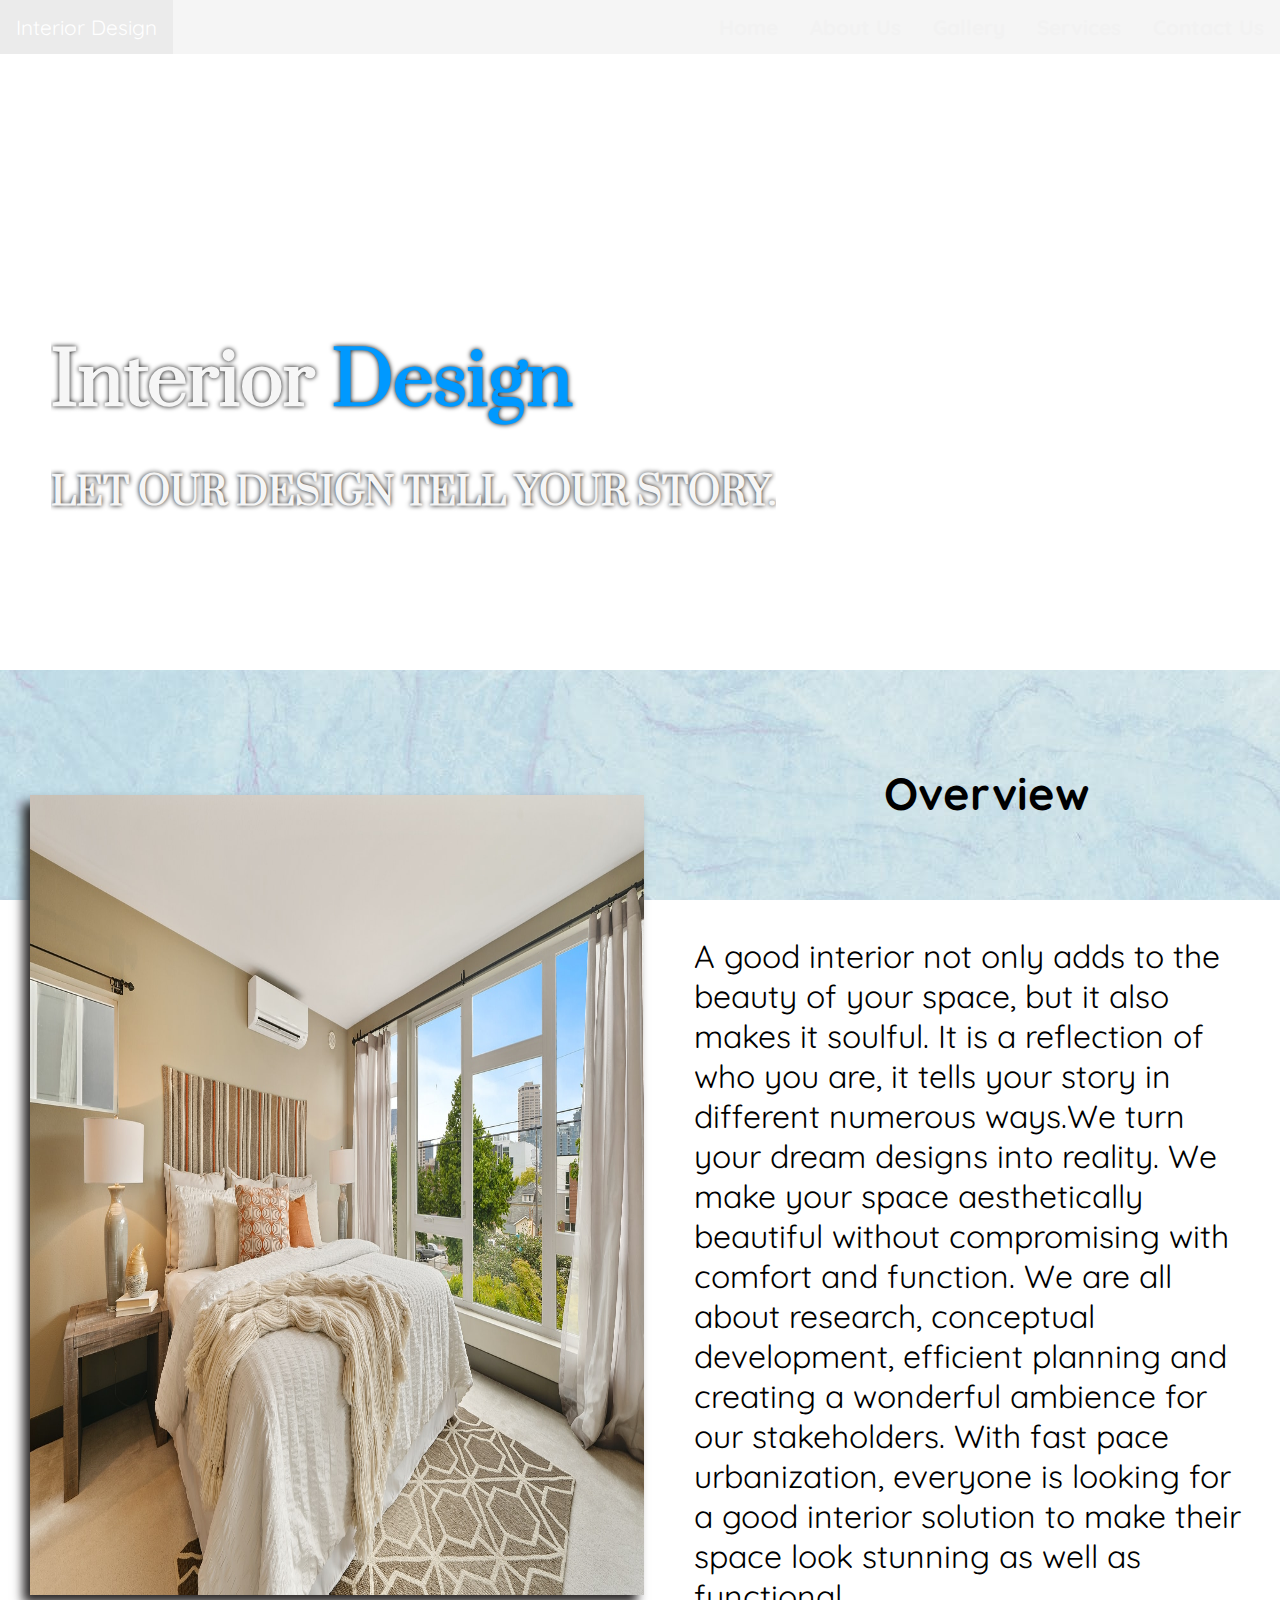
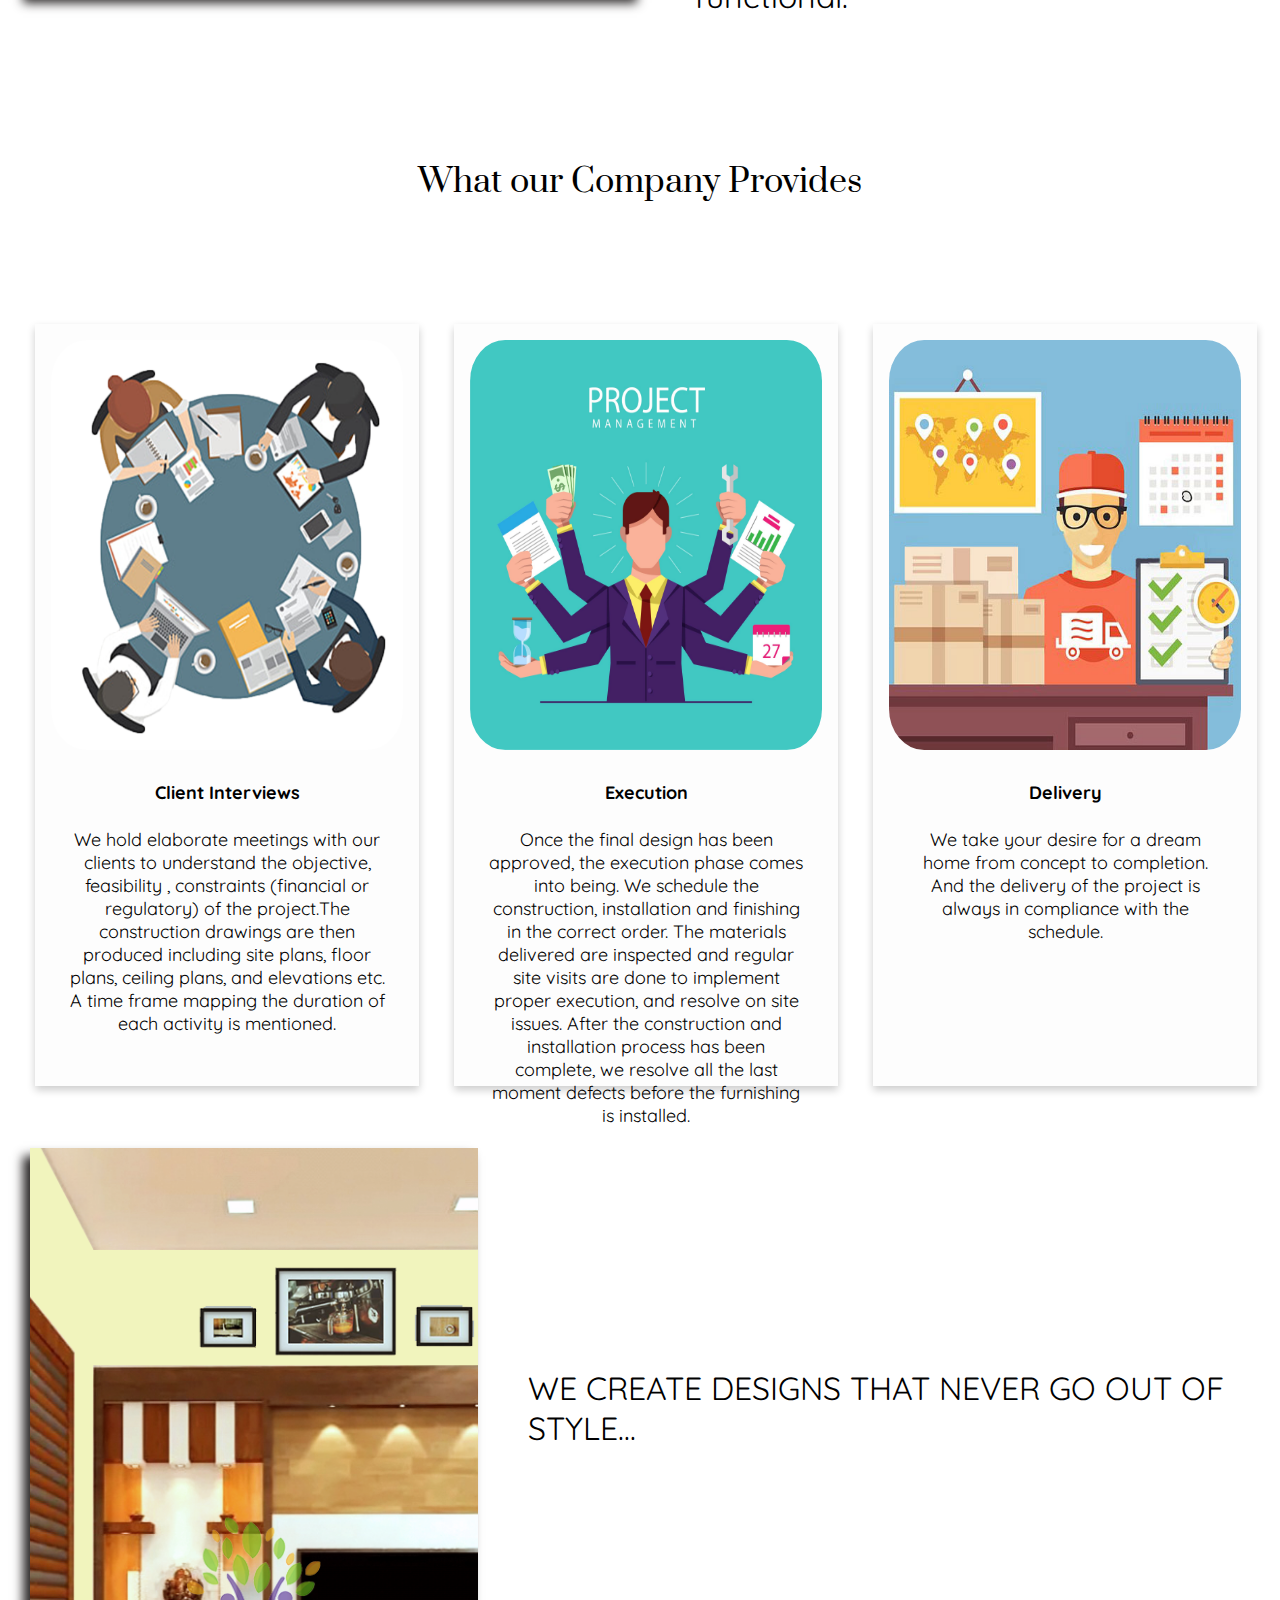
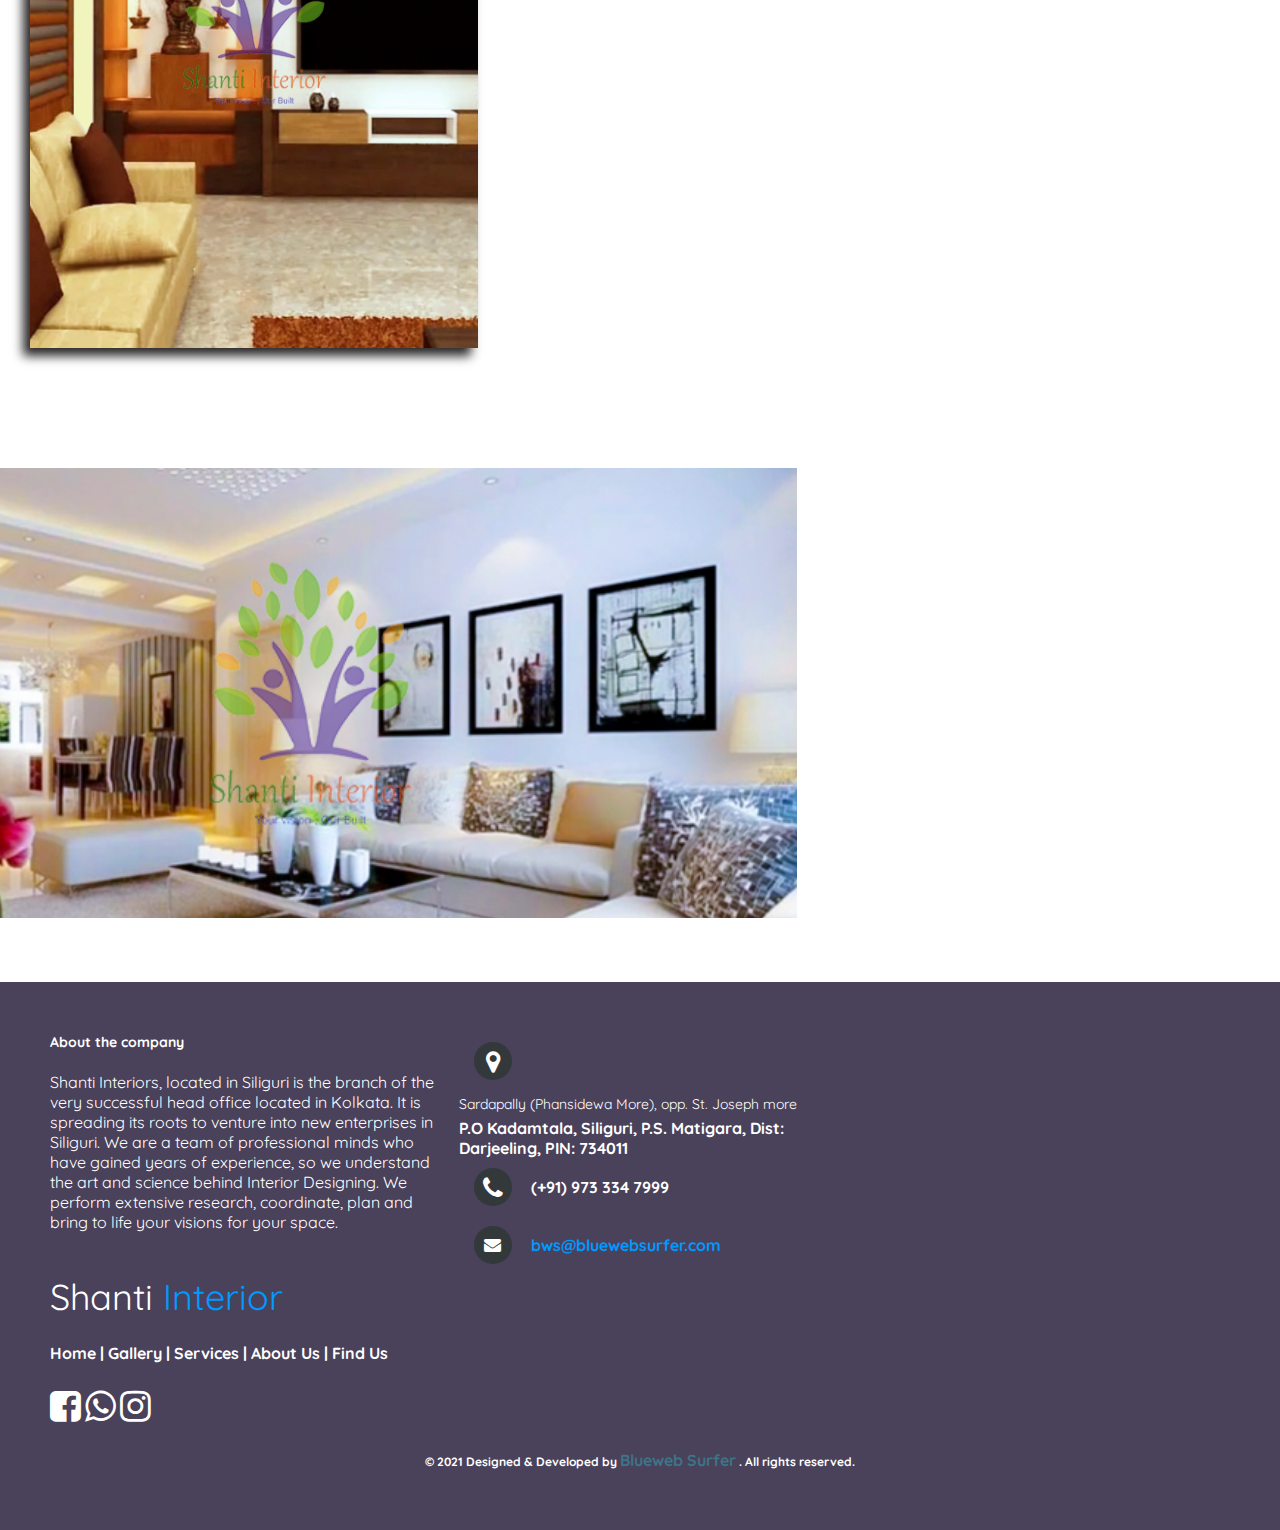
==== commit 224cbff4: "sir int 4" ====
--- a/index.html
+++ b/index.html
@@ -69,7 +69,7 @@
     <div class="row">
       <div class="column1">
         <div class="card">
-          <img src="https://mail.google.com/mail/u/0?ui=2&ik=33fc6325b6&attid=0.1&permmsgid=msg-f:1699814732344283317&th=1796f47e395b50b5&view=fimg&sz=s0-l75-ft&attbid=ANGjdJ8QfXU1nn1B_qX6sC2A3yeBy2oiE5HESbNZx2QF6VbpMYUz_yw-X0rDQuG45Ppz_3gfyjkaeoBC3Ws_7H-RTyP0YXp8vYvuX4pI_9lhf25fZaSVefQZd0fif8Y&disp=emb&realattid=ii_kopj09ni0" alt="Avatar" class="banner">
+          <img src="image/meeting (1).png" alt="Avatar" class="banner">
           <div class="container">
             <h4><b>Client Interviews</b></h4>
             <p>We hold elaborate meetings with our clients to understand the objective, feasibility , constraints
--- a/css/index.css
+++ b/css/index.css
@@ -269,6 +269,13 @@
   height: 730px;
   font-size:18px
 }
+
+@media screen and (max-width: 320px) {
+  .card {
+    height:825px;
+  }
+}
+
 
 .container {
   padding: 2px 16px;
@@ -381,7 +388,7 @@
   }
 }
 
-@media (min-width:360px) and (max-width:480px) {
+@media (min-width:320px) and (max-width:480px) {
   .img2 {
     width: 100%;
     height: 450px;
@@ -455,7 +462,7 @@
   }
 }
 
-@media (min-width:360px) and (max-width:480px) {
+@media (min-width:320px) and (max-width:480px) {
   .hor {
     width: 95%;
   height: 250px;
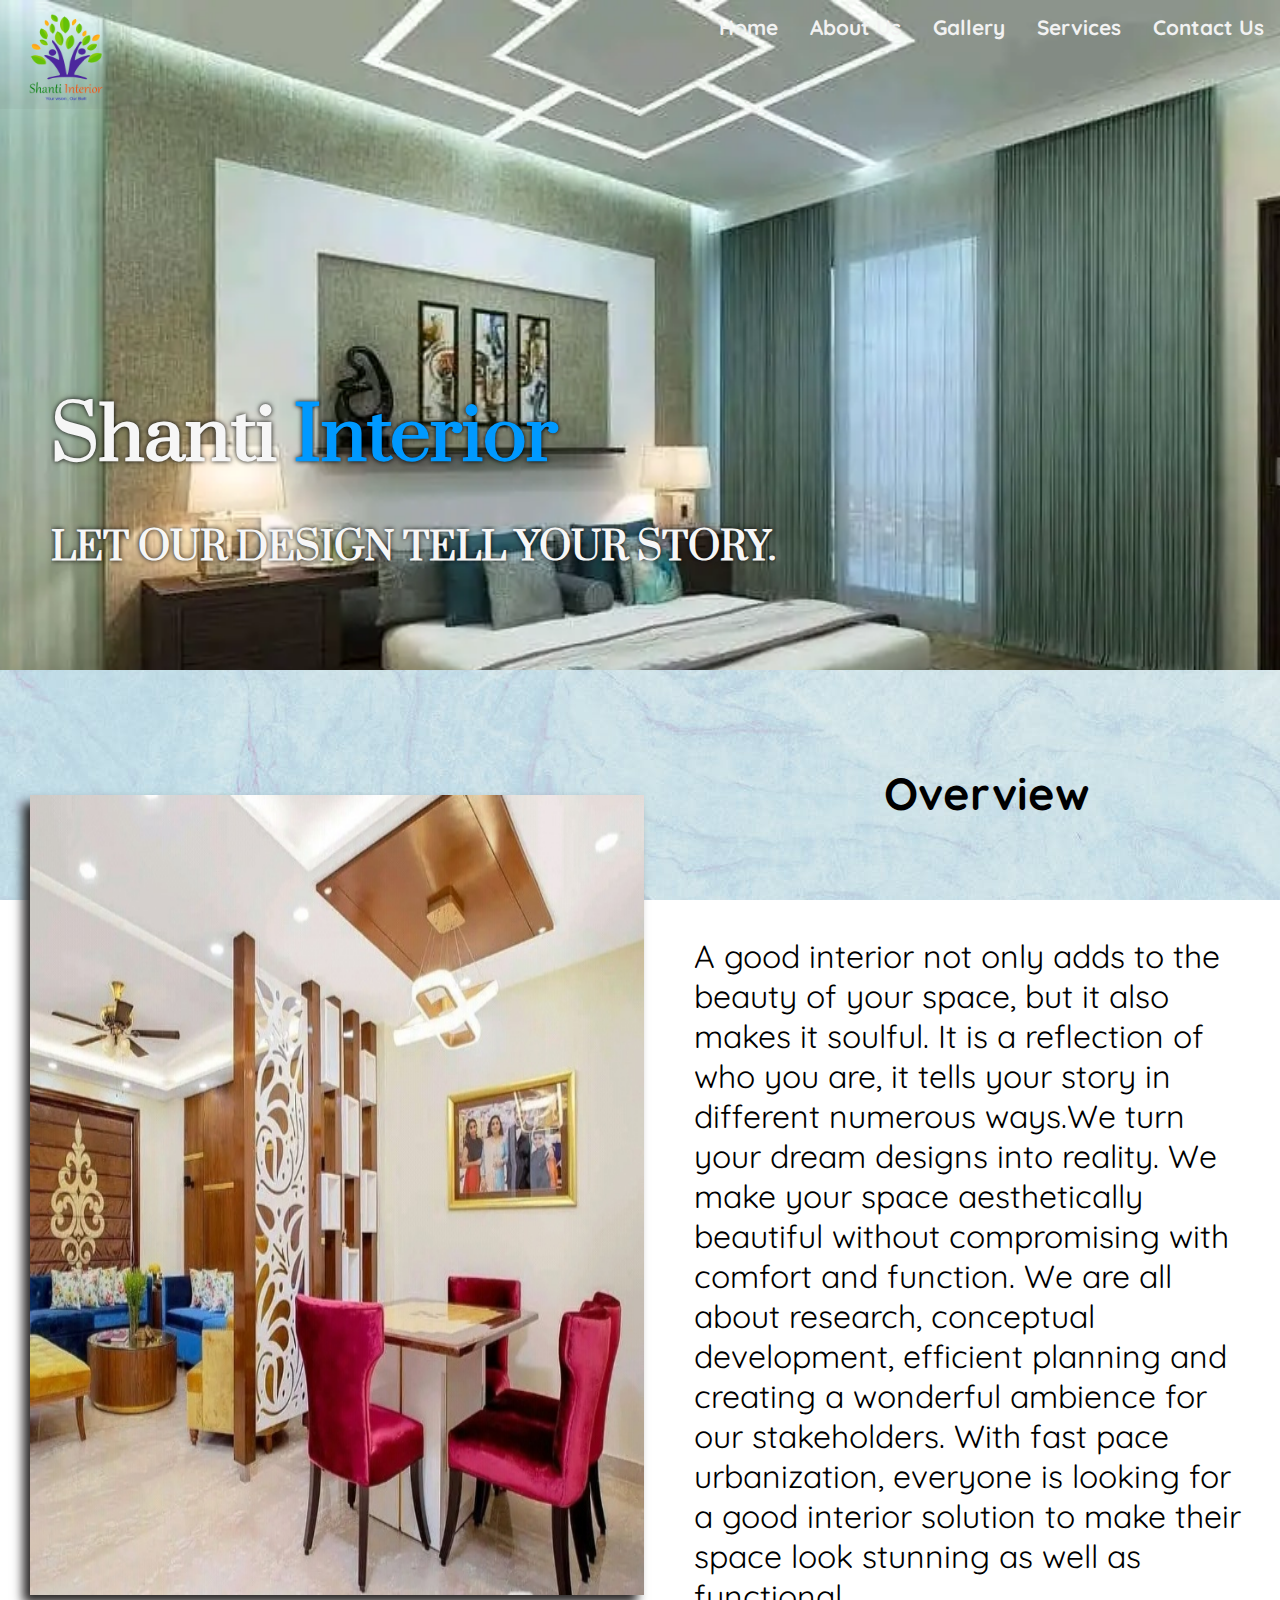
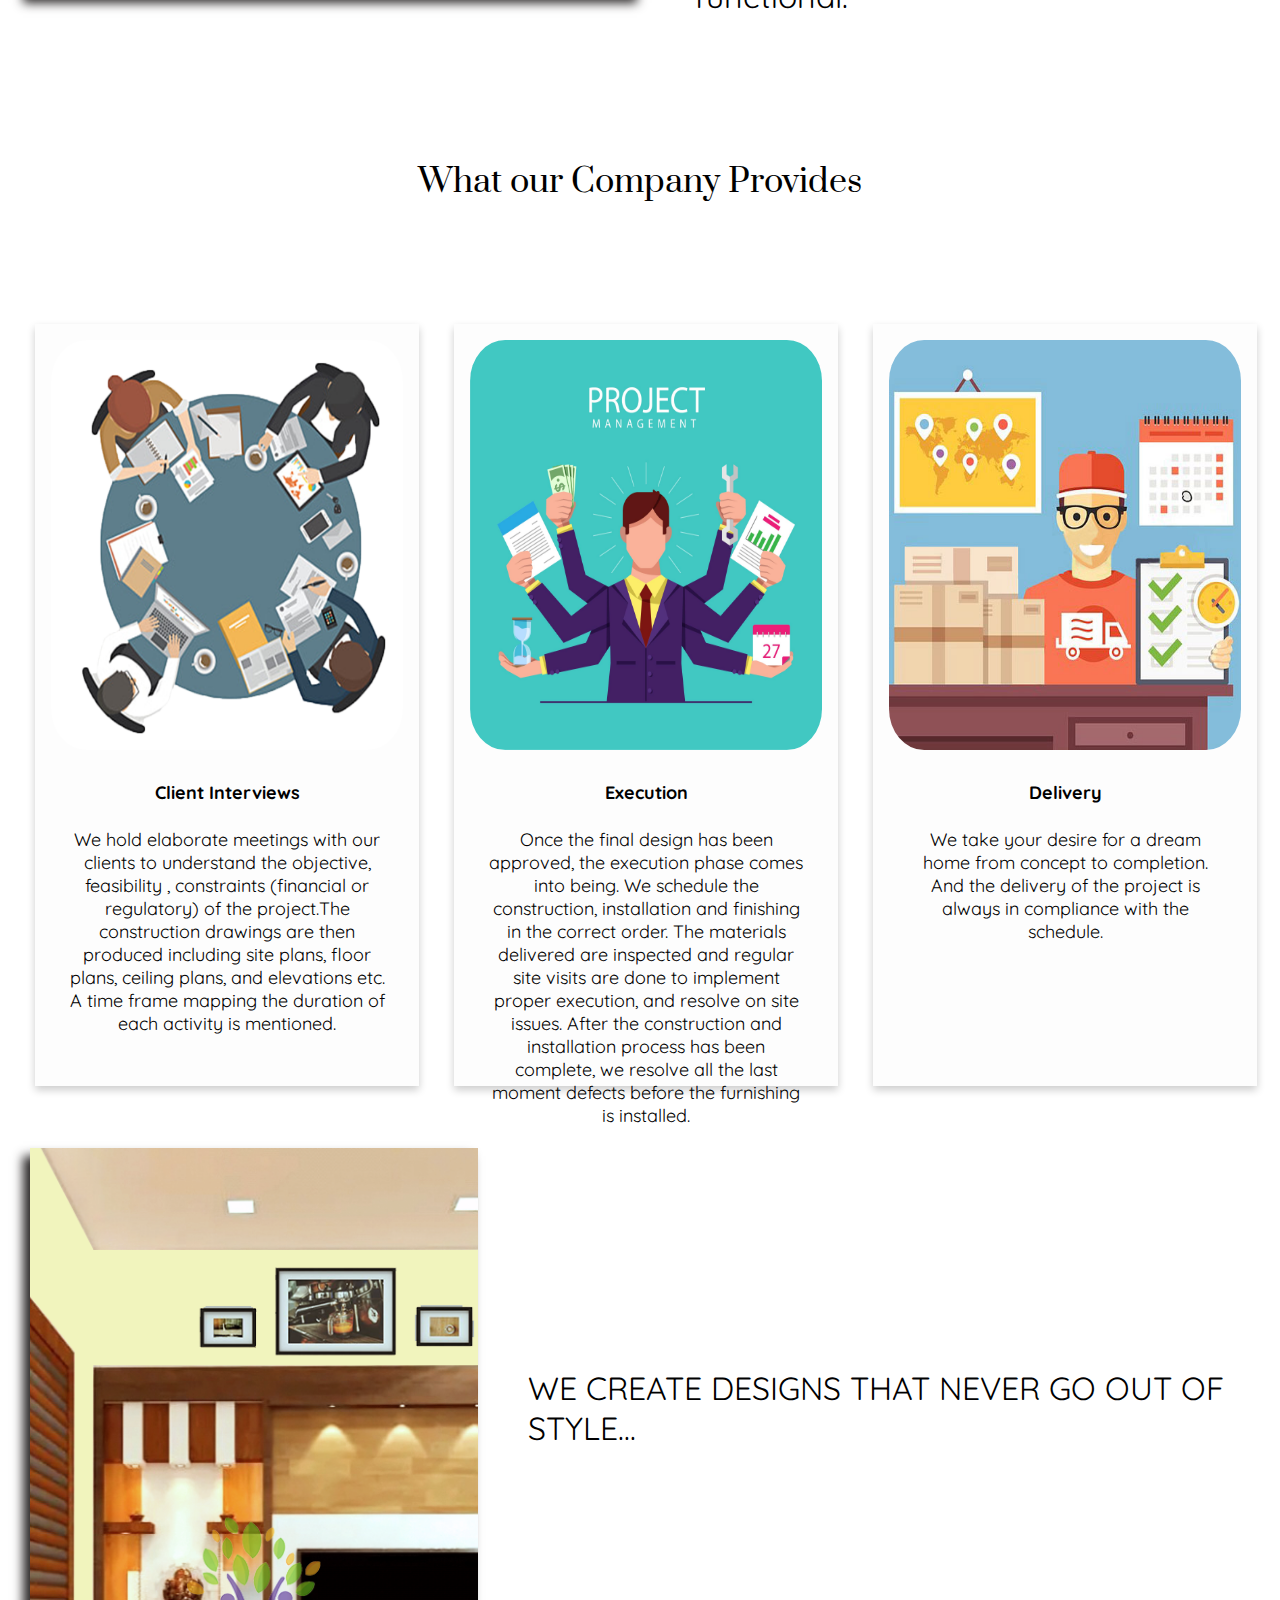
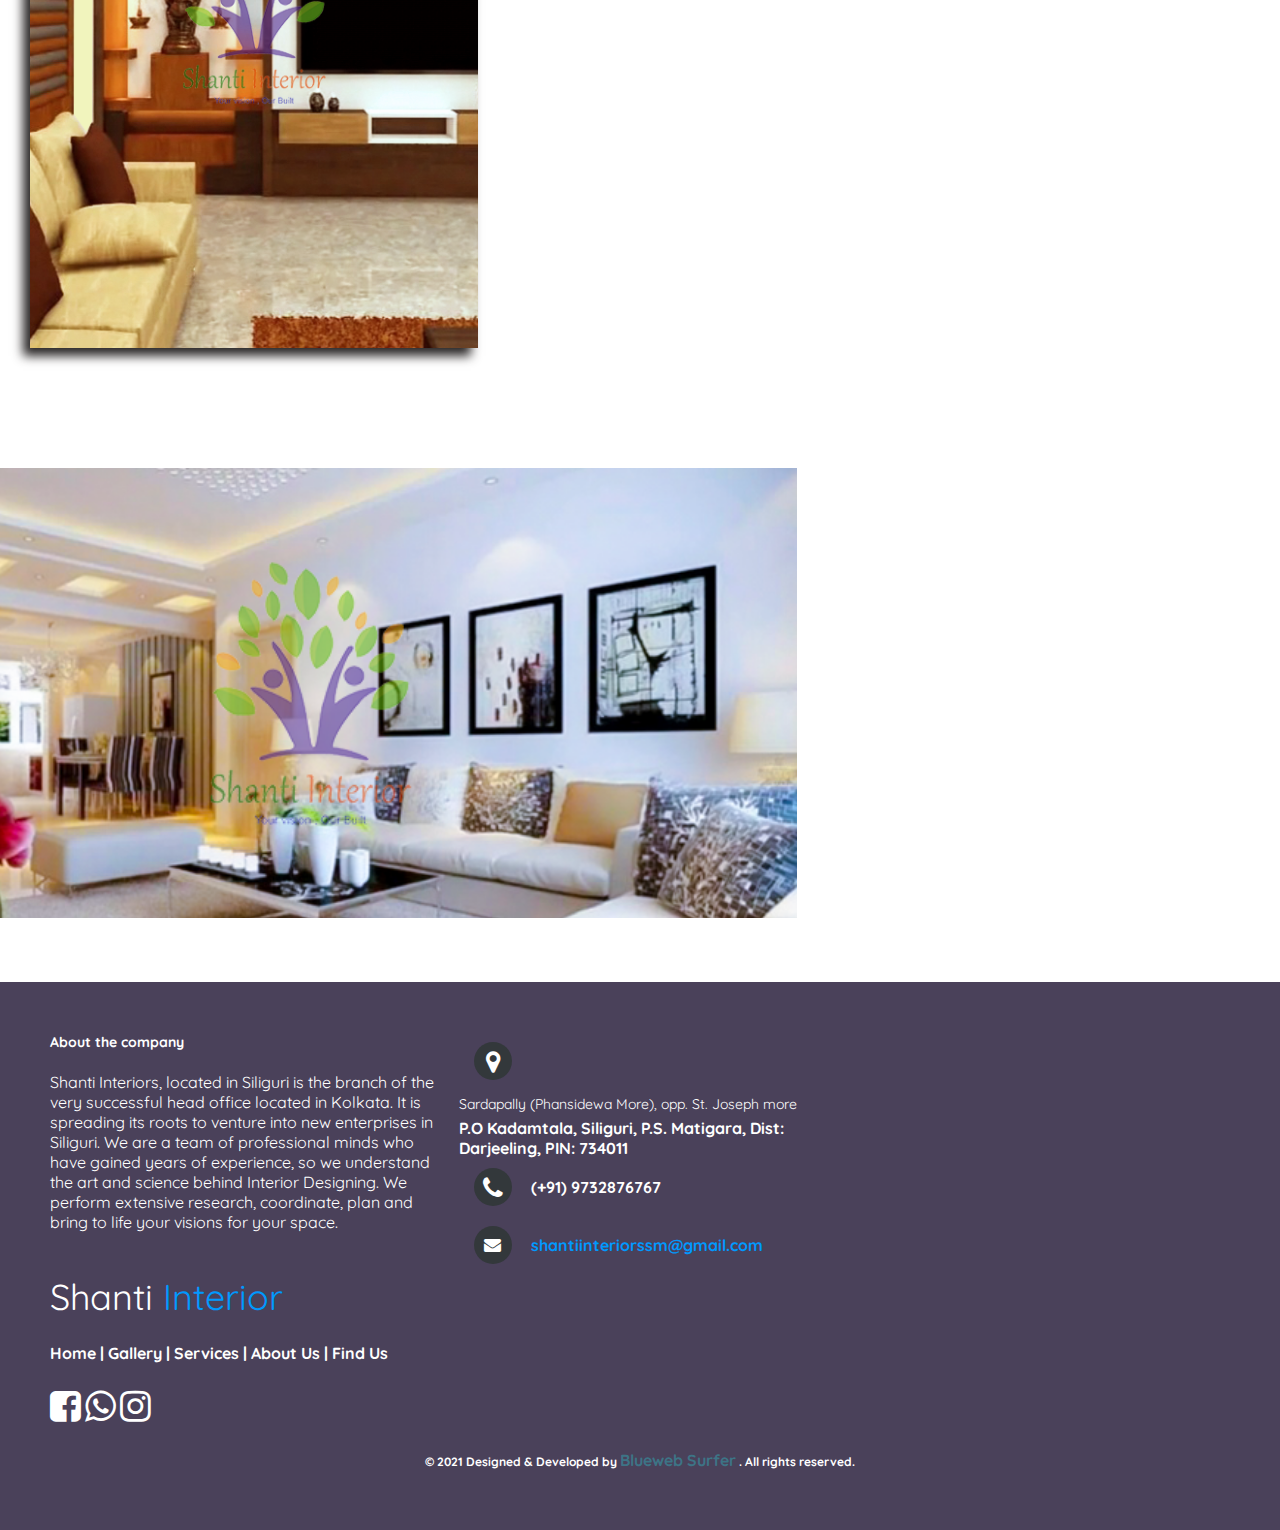
==== commit 7ba96ffd: "final update 5" ====
--- a/index.html
+++ b/index.html
@@ -10,7 +10,7 @@
   <link rel="stylesheet" href="https://cdnjs.cloudflare.com/ajax/libs/font-awesome/4.7.0/css/font-awesome.min.css">
   <link rel="preconnect" href="https://fonts.gstatic.com">
   <link href="https://fonts.googleapis.com/css2?family=Courgette&display=swap" rel="stylesheet">
-  <link rel="shortcut icon" href="https://i.pinimg.com/originals/03/8a/34/038a3407e964784c432c92270c596922.gif" type="image/x-icon">
+  <link rel="shortcut icon" href="image/bluesurfer-logo-1.png" type="image/x-icon">
   <link rel="preconnect" href="https://fonts.gstatic.com">
   <link href="https://fonts.googleapis.com/css2?family=Quicksand:wght@300;400&display=swap" rel="stylesheet">
   <link rel="preconnect" href="https://fonts.gstatic.com">
@@ -26,7 +26,7 @@
   <div class="bg-img">
 
     <div class="topnav" id="myTopnav">
-      <a href="index.html" class="active">Interior Design</a>
+      <a href="index.html" class="active"><img src="./image/bluesurfer-logo-1.png" alt="Forest" style="width:100px" height="90px"></a>
       <a href="contact.html"><b>Contact Us</b></a>
       <a href="service.html"><b>Services</b></a>
       <a href="gallery.html"><b>Gallery</b></a>
@@ -41,7 +41,7 @@
 
     <div class="note">
       <div class="dar">
-        <h2>Interior <span>Design</span> </h2>
+        <h2>Shanti <span>Interior</span> </h2>
       </div>
       <div class="dar2">
         <h3>LET OUR DESIGN TELL YOUR STORY.</h3>
@@ -53,7 +53,7 @@
   <div class="backimg">
     <div class="card2">
       <!--   <div class="modon"> -->
-      <img src="image/bed.jpg" alt="Avatar" class="tree">
+      <img src="image/home55.JPG" alt="Avatar" class="tree">
       <!-- </div> -->
       <h5><b>Overview</b></h5>
       <div class="text">A good interior not only adds to the beauty of your space, but it also makes it soulful. It is a reflection of who you are, it tells your story in different numerous ways.We turn your dream designs into reality. We make your space aesthetically beautiful without compromising with comfort and function. We are all about research, conceptual development, efficient planning and creating a wonderful ambience for our stakeholders. With fast pace urbanization, everyone is looking for a good interior solution to make their space look stunning as well as functional.</div>
@@ -130,11 +130,11 @@
     </div>
     <div>
       <i class="fa fa-phone"></i>
-      <p> (+91) 973 334 7999</p>
+      <p> (+91) 9732876767</p>
     </div>
     <div>
       <i class="fa fa-envelope"></i>
-      <p><a href="mailto:bws@bluewebsurfer.com"> bws@bluewebsurfer.com</a></p>
+      <p><a href="mailto:shantiinteriorssm@gmail.com"> shantiinteriorssm@gmail.com</a></p>
     </div>
   </div>
   <div class="footer-right col-md-4 col-sm-6">
@@ -147,7 +147,7 @@
       <a href="contact.html"> Find Us</a>
     </p>
     <p class="menu">
-      <a href="www.facebook.com"><i class="fa fa-facebook-square" aria-hidden="true" style="font-size:36px"></i></a>
+      <a href="https://www.facebook.com/shanti.singha.7587"><i class="fa fa-facebook-square" aria-hidden="true" style="font-size:36px"></i></a>
       <a href="/index.html"><i class="fa fa-whatsapp" aria-hidden="true" style="font-size:36px"></i></a>
       <a href="index.html"><i class="fa fa-instagram" aria-hidden="true" style="font-size:36px"></i></a>
     </p>
@@ -157,7 +157,7 @@
       © 2021 Designed & Developed by <a href="https://www.bluewebsurfer.com">Blueweb Surfer</a> . All rights reserved.
     </div>
 </footer>
-
+<!-- Rahul Routh -->
   <script src="js/index.js"></script>
 
 </body>
--- a/css/index.css
+++ b/css/index.css
@@ -5,7 +5,7 @@
 
 
 .bg-img {
-  background-image: url("https://images.pexels.com/photos/271795/pexels-photo-271795.jpeg?auto=compress&cs=tinysrgb&dpr=2&h=650&w=940");
+  background-image: url("../image/tri1.jpg");
   min-height: 670px;
   width: 100%;
   /* Center and scale the image nicely */
@@ -25,7 +25,7 @@
 
 .topnav {
   overflow: hidden;
-  background-color: #3333330d;
+  background-color: #33333300;
 
 }
 
@@ -46,11 +46,14 @@
   color: #0d6690;
 }
 
-.topnav a.active {
-  background-color: #3333330d;
+.topnav .active {
+  background-color: #33333300;
   color: white;
   float: left;
-}
+  padding-bottom: 0;
+}
+
+
 
 .topnav .icon {
   display: none;
@@ -177,6 +180,14 @@
 }
 
 /*.tree{
+  
+
+
+
+
+
+
+
   
 }*/
 
@@ -191,6 +202,7 @@
   margin-bottom: 75px;
 }
 
+
 h5{
   text-align: center;
   font-size:45px;
@@ -269,13 +281,21 @@
   height: 730px;
   font-size:18px
 }
+.card:hover{
+  background-color: #7cd0e685;
+  
+}
+@media screen and (max-width: 370px) {
+  .card {
+    height:855px;
+  }
+}
 
 @media screen and (max-width: 320px) {
   .card {
-    height:825px;
-  }
-}
-
+    height:855px;
+  }
+}
 
 .container {
   padding: 2px 16px;
